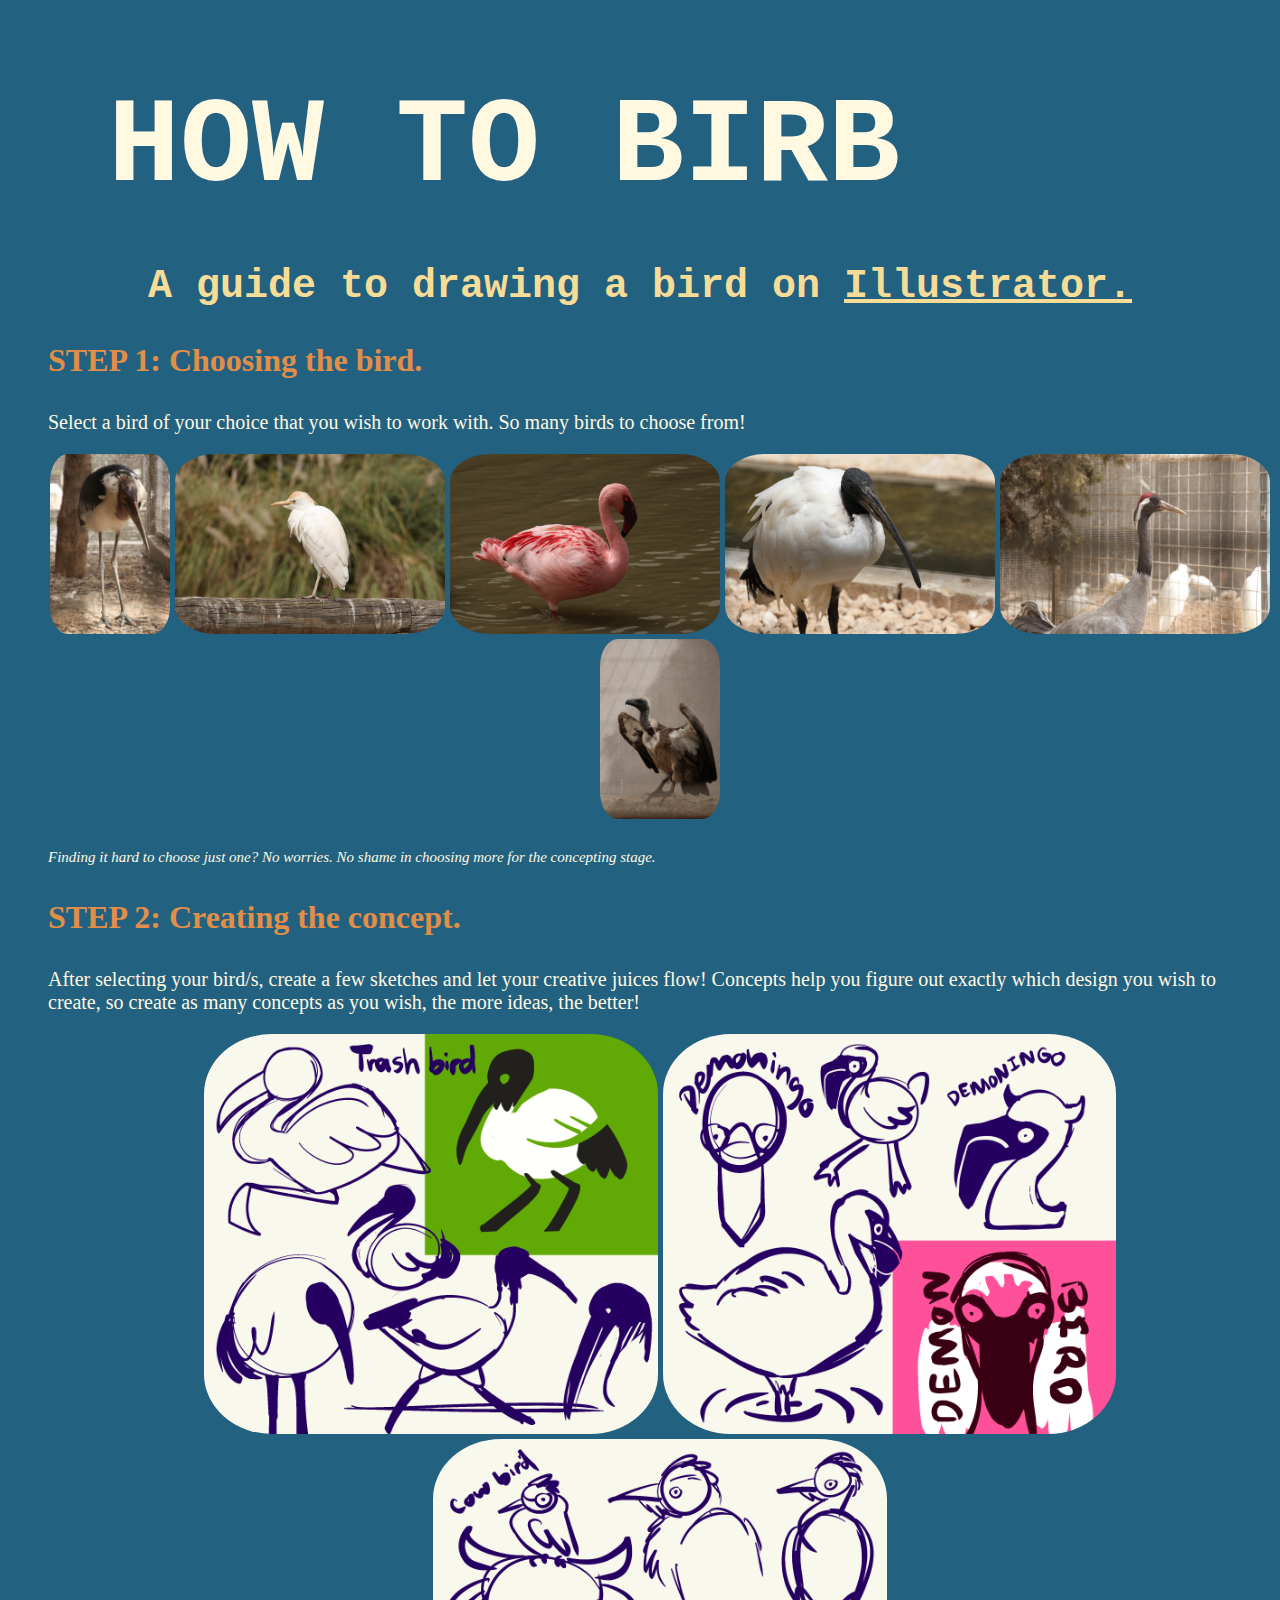
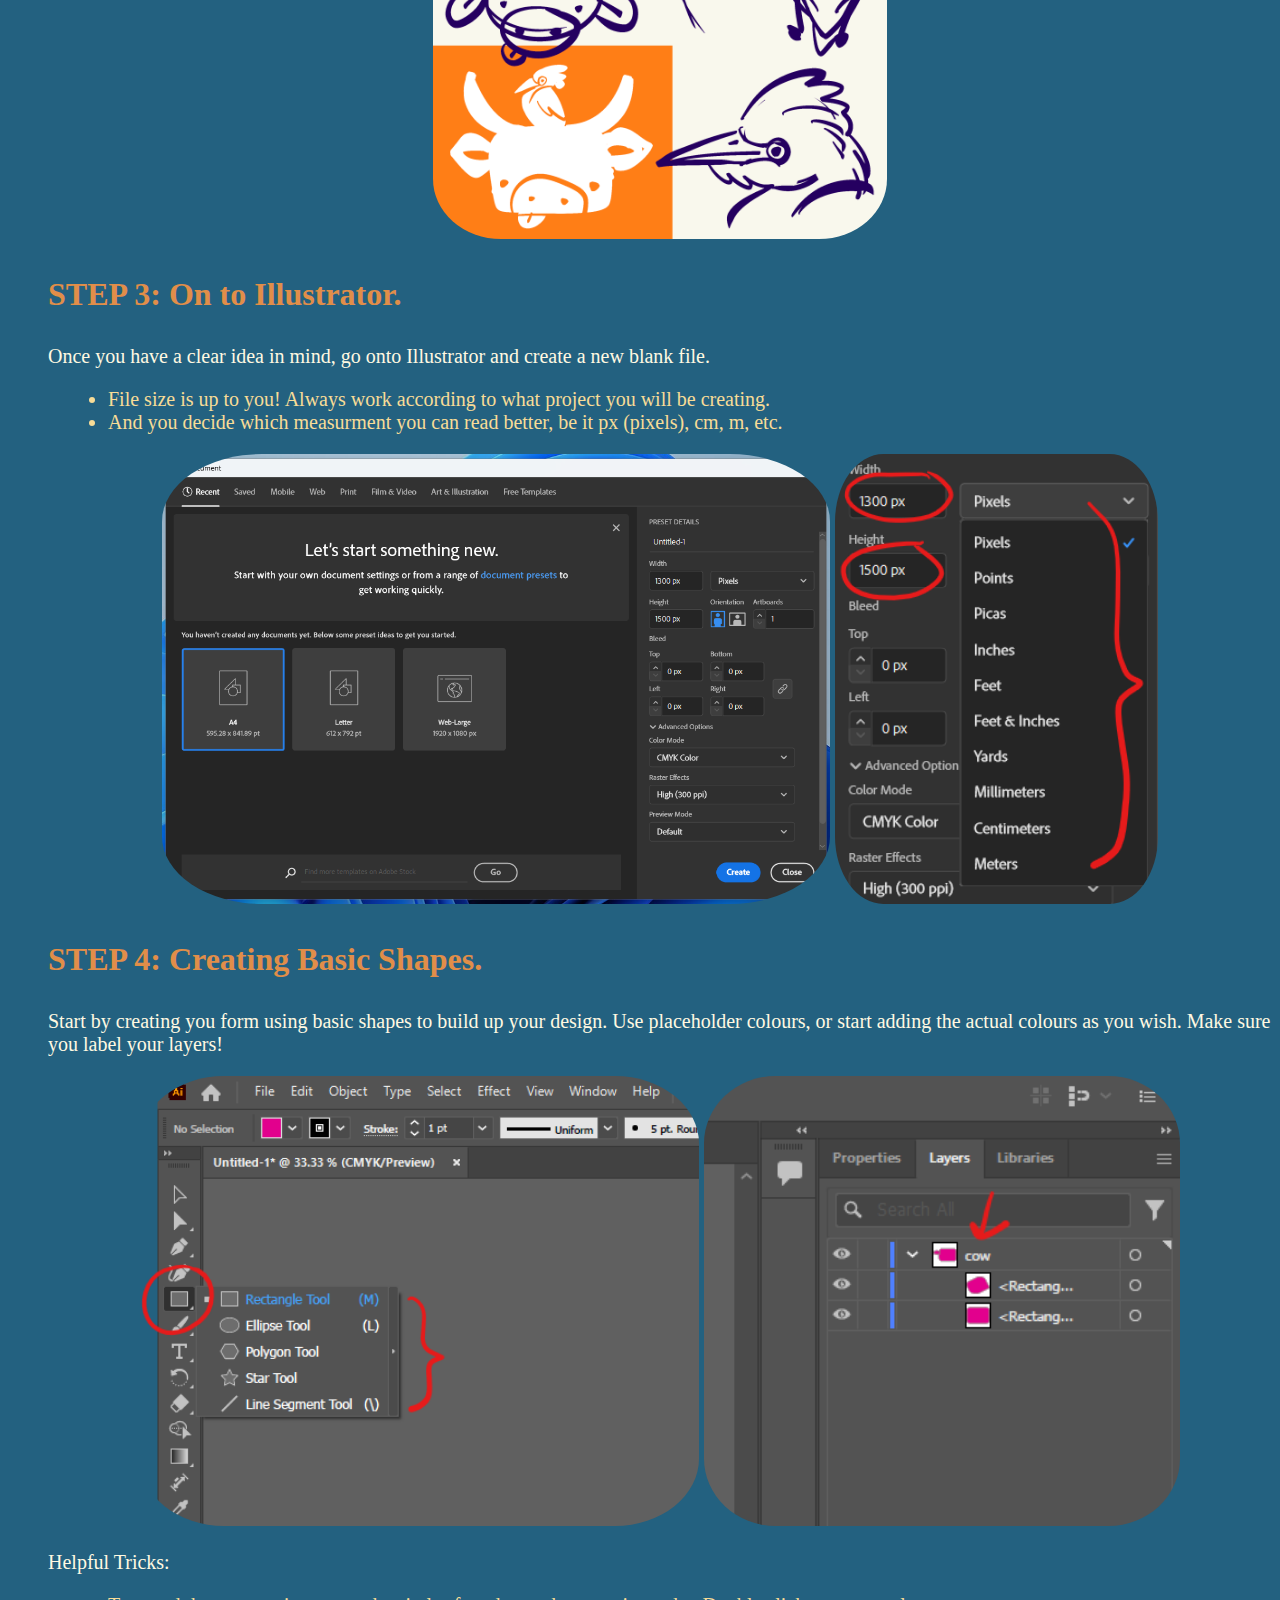
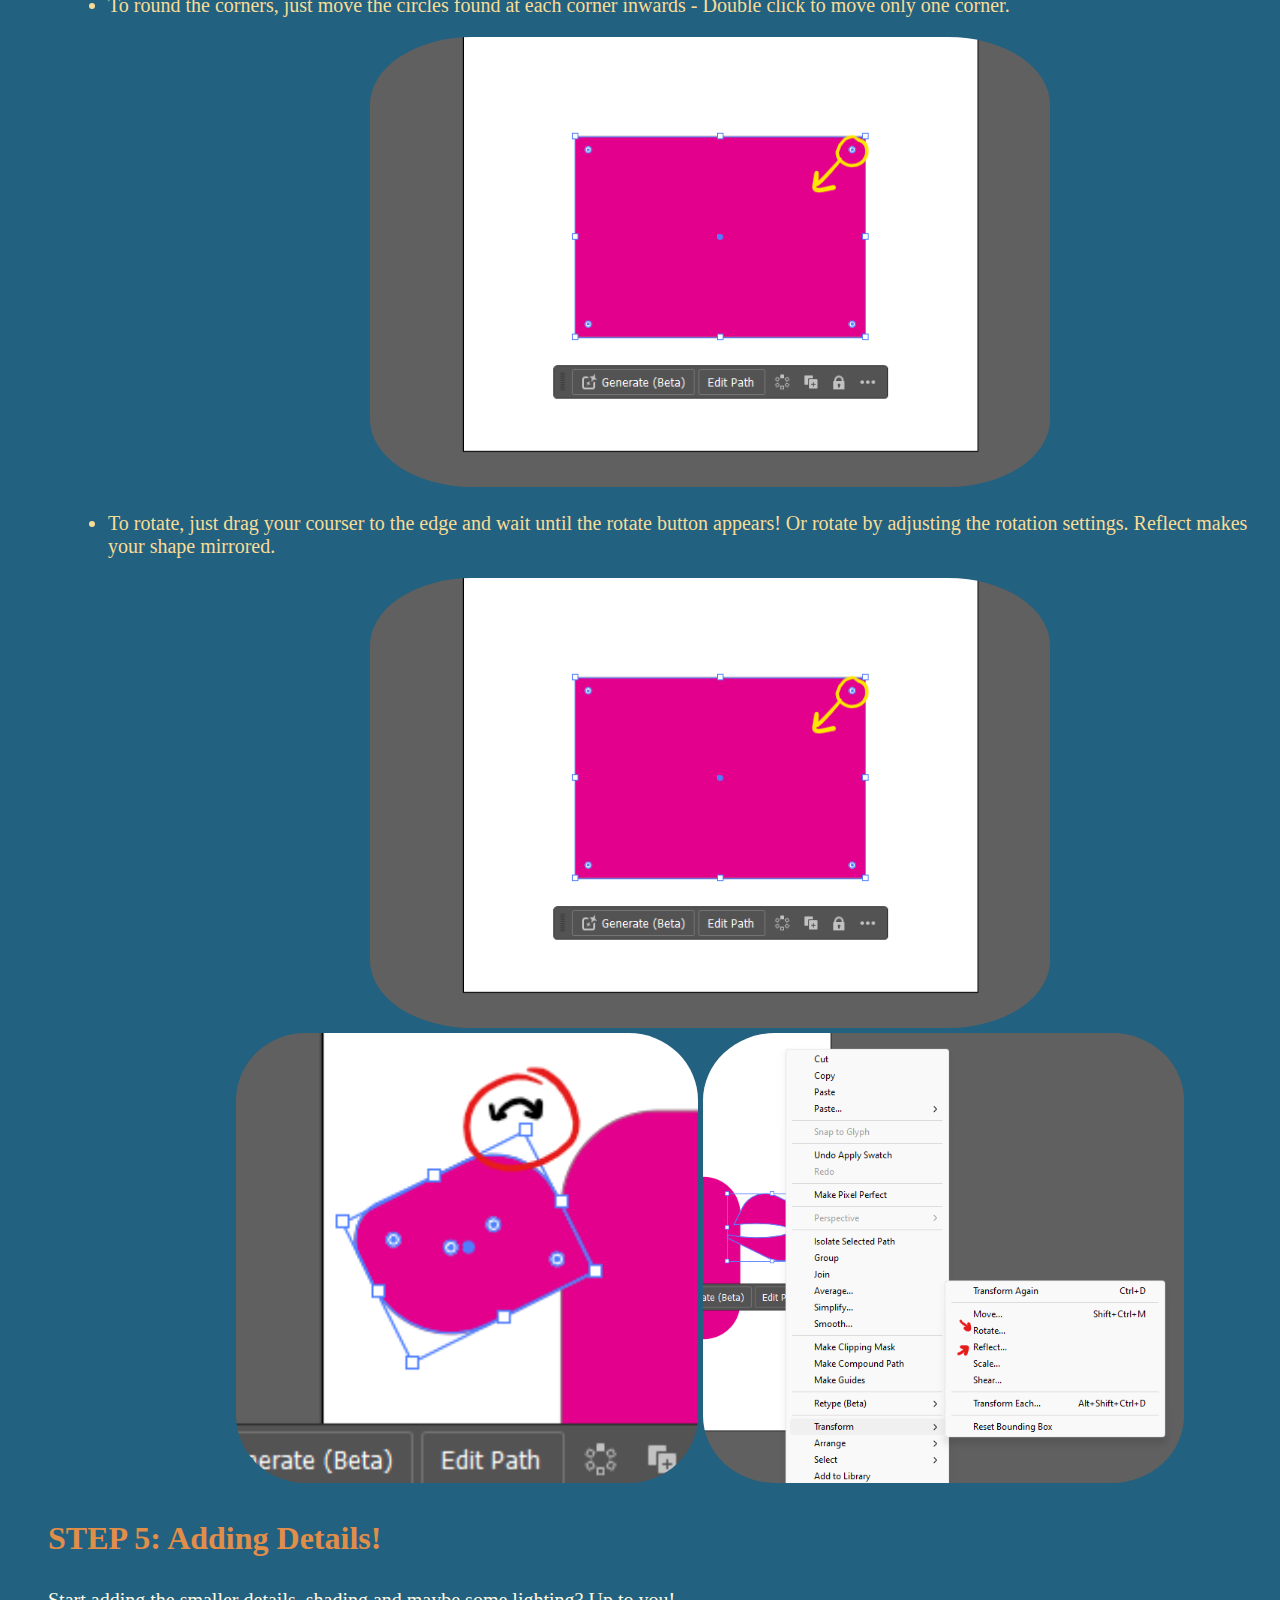
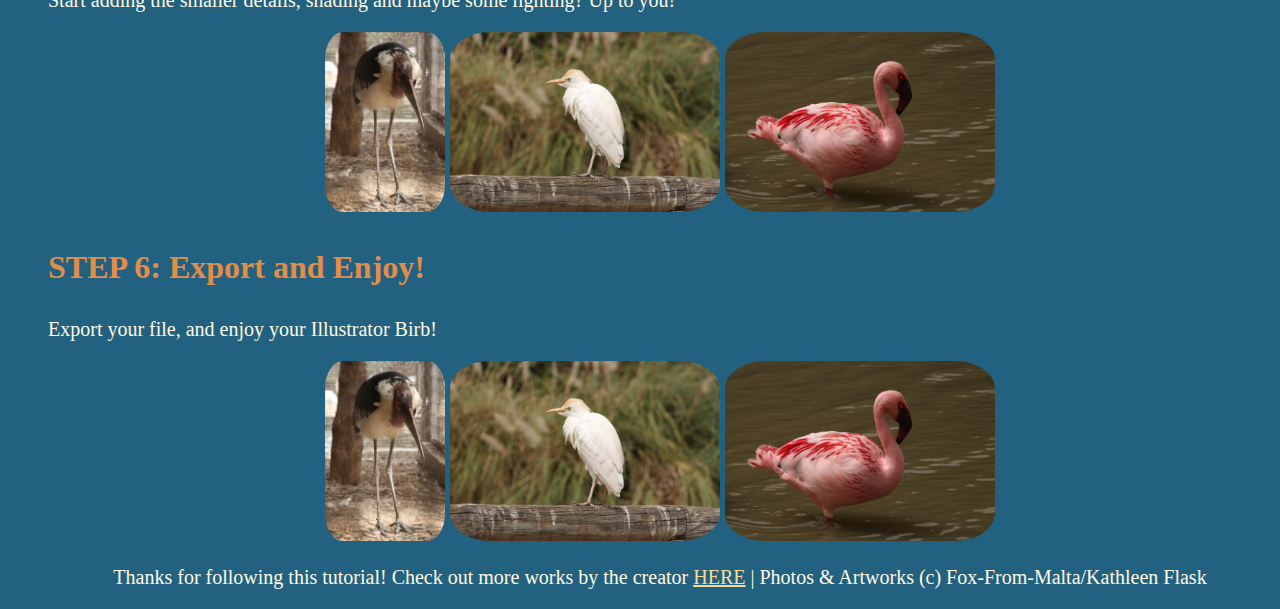
==== index.html @ 737faa02 "Update index.html" ====
<!DOCTYPE html>
<link rel="stylesheet" type="text/css" href="https://github.com/MaltaFox/maltafox.github.io/blob/main/index.css">
<title>How to Birb</title>  
<!-- code -->
<html><head>
<div class="col-md-5 d-flex p-3" style="
    min-height:150px;
    background-image:url(https://f2.toyhou.se/file/f2-toyhou-se/images/82824773_hP1cRcEFKwFLTMR.png);background-size:cover;background-position: center;"> 
<h1><b>HOW TO BIRB</b></h1></div> 
<h2> A guide to drawing a bird on <a href="https://www.adobe.com/products/illustrator.html">Illustrator.</a></h2>
</head>

<body>
<h3><b>STEP 1:</b> Choosing the bird.</h3>
<p>Select a bird of your choice that you wish to work with. So many birds to choose from!</p>
<!-- images1 -->
  <p style="text-align: center;">
  <img src="birb4.png" style="height:180px">
  <img src="birb2.png" style="height:180px">
  <img src="birb3.png" style="height:180px">
  <img src="birb7.png" style="height:180px">
  <img src="birb6.png" style="height:180px">
  <img src="birb5.png" style="height:180px"></p>
<p><i>Finding it hard to choose just one? No worries. No shame in choosing more for the concepting stage.</i></p>

<h3><b>STEP 2:</b> Creating the concept.</h3>
<p>After selecting your bird/s, create a few sketches and let your creative juices flow! Concepts help you figure out exactly which design you wish to create, so create as many concepts as you wish, the more ideas, the better!</p>
<!-- images1 -->
  <p style="text-align: center;">
  <img src="Bird_Concepts-1.png" style="height:400px">
  <img src="Bird_Concepts-2.png" style="height:400px">
  <img src="Bird_Concepts-3.png" style="height:400px"></p>

<h3><b>STEP 3:</b> On to Illustrator.</h3>
<p>Once you have a clear idea in mind, go onto Illustrator and create a new blank file.
    <ul><li>File size is up to you! Always work according to what project you will be creating.</li>
    <li>And you decide which measurment you can read better, be it px (pixels), cm, m, etc.</li></ul></p>
<!-- images1 -->
  <p style="text-align: center;">
  <img src="img1.png" style="height:450px">
  <img src="img2.png" style="height:450px"></p>

<h3><b>STEP 4:</b> Creating Basic Shapes.</h3>
<p>Start by creating you form using basic shapes to build up your design. Use placeholder colours, or start adding the actual colours as you wish. Make sure you label your layers!</p>
<!-- images1 -->
  <p style="text-align: center;">
  <img src="img3.png" style="height:450px">
  <img src="img6.png" style="height:450px"></p>
<p>Helpful Tricks:</p>
<ul>
<li>To round the corners, just move the circles found at each corner inwards - Double click to move only one corner.</li>
<p style="text-align: center;">
  <img src="img4.png" style="height:450px"></p>
<li>To rotate, just drag your courser to the edge and wait until the rotate button appears! Or rotate by adjusting the rotation settings. Reflect makes your shape mirrored.</li>
<p style="text-align: center;">
  <img src="img4.png" style="height:450px">
  <img src="img5.png" style="height:450px">
  <img src="img14.png" style="height:450px"></p>     
</ul>

<h3><b>STEP 5:</b> Adding Details!</h3>
<p>Start adding the smaller details, shading and maybe some lighting? Up to you!</p>
<!-- images1 -->
  <p style="text-align: center;">
  <img src="birb4.png" style="height:180px">
  <img src="birb2.png" style="height:180px">
  <img src="birb3.png" style="height:180px"></p>

<h3><b>STEP 6:</b> Export and Enjoy!</h3>
<p>Export your file, and enjoy your Illustrator Birb!</p>
<!-- images1 -->
  <p style="text-align: center;">
  <img src="birb4.png" style="height:180px">
  <img src="birb2.png" style="height:180px">
  <img src="birb3.png" style="height:180px"></p>

    <p align="center">Thanks for following this tutorial! Check out more works by the creator <a href="https://foxfrommalta.carrd.co/">HERE</a> | Photos & Artworks (c) Fox-From-Malta/Kathleen Flask</p>
</body> 
</html>
<!-- css -->
<style>
body {
  background-color: #236180;
}
  h1 {
 text-align: left;
 color: #fff9e2;
 font-size: 120px;
 font-family: "courier new", courier;
 margin-left: 100px;
}
  h2 {
 text-align: center;
 color: #f7dc97;
 font-size: 40px;
 font-family: "courier new", courier;
}
a {
  color: #f7dc97;
}
  h3 {
 text-align: left;
 color: #e18e49;
 font-size: 32px;
 font-family: "book antiqua", palatino;
 margin-left: 40px;
}
  p {
 color: #fff9e2;
 font-size: 20px;
 font-family: "book antiqua", palatino;
 margin-left: 40px;
}
 i {
 text-align: center;
 font-size: 15px;
 }
  img{
    border-radius: 15%;
  }    
ul {
 color: #f7dc97;
 font-size: 20px;
 font-family: "book antiqua", palatino;
 margin-left: 60px;   
    }
</style>
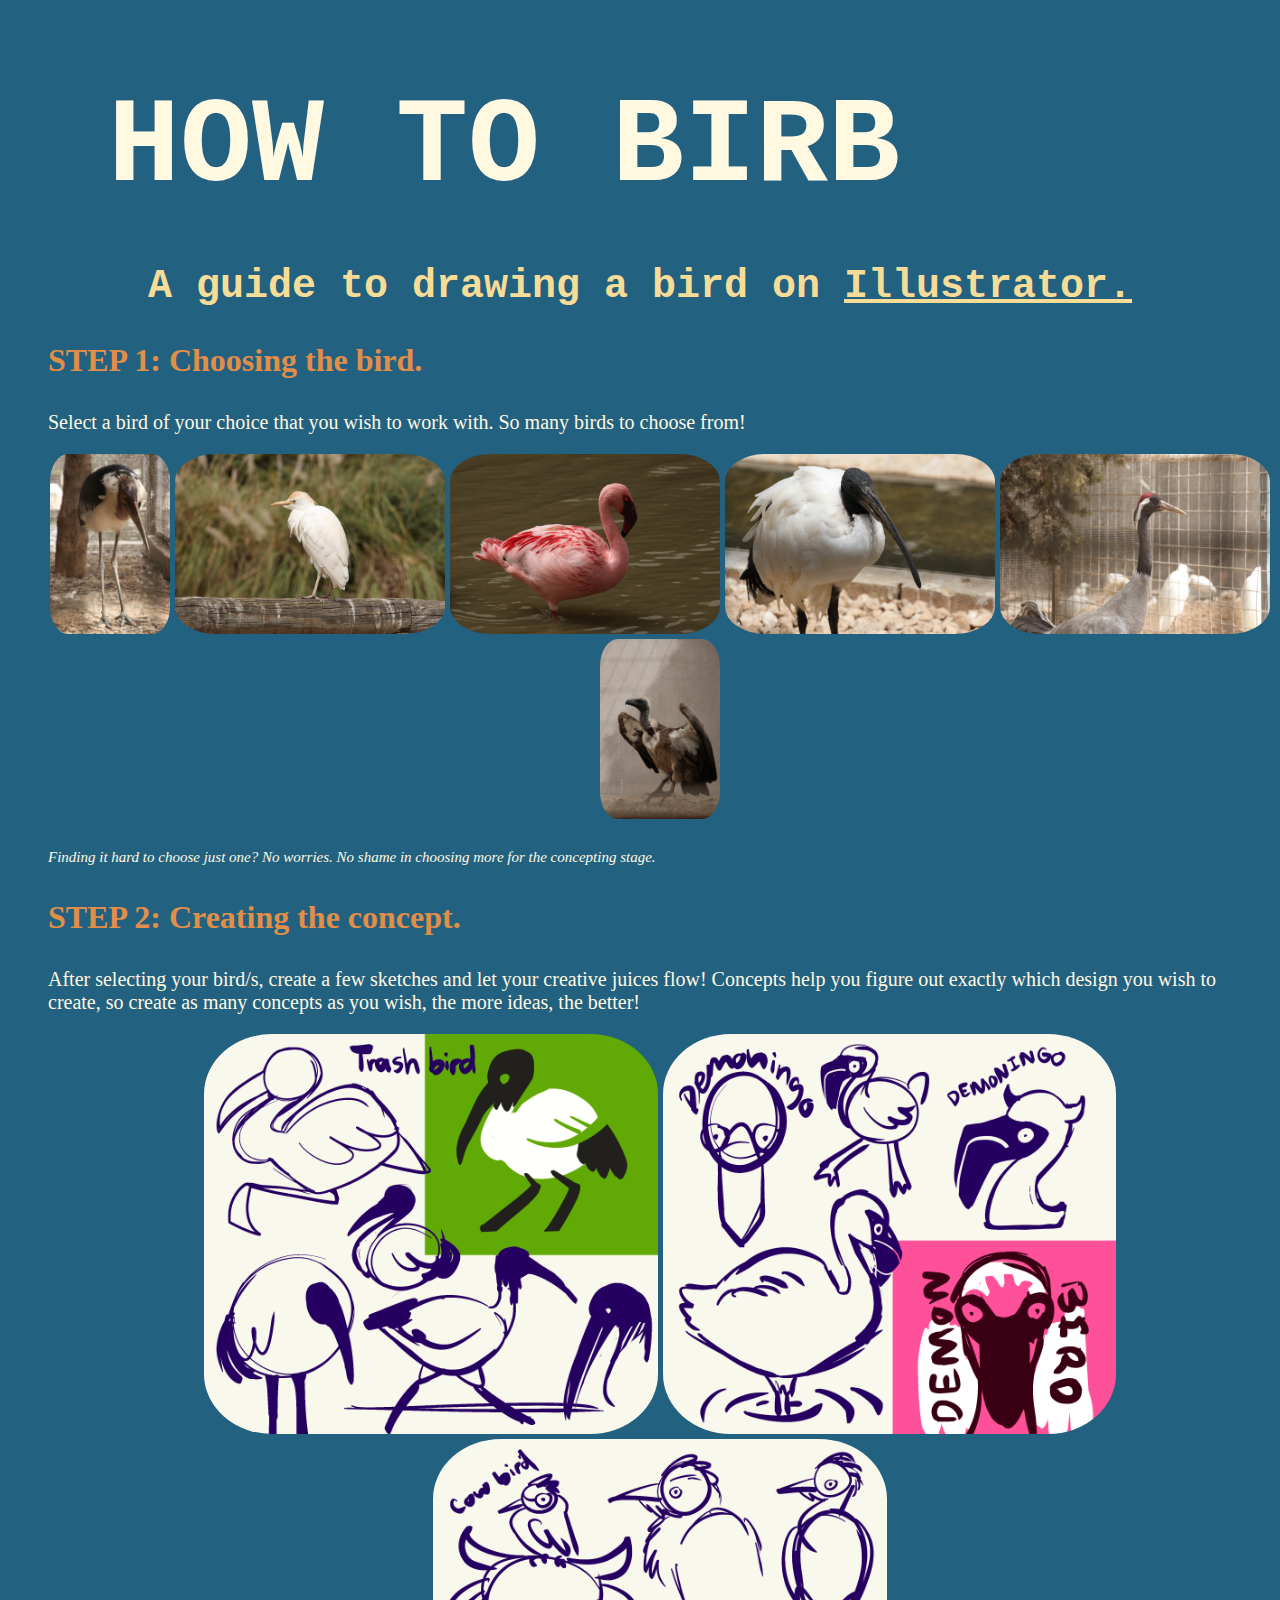
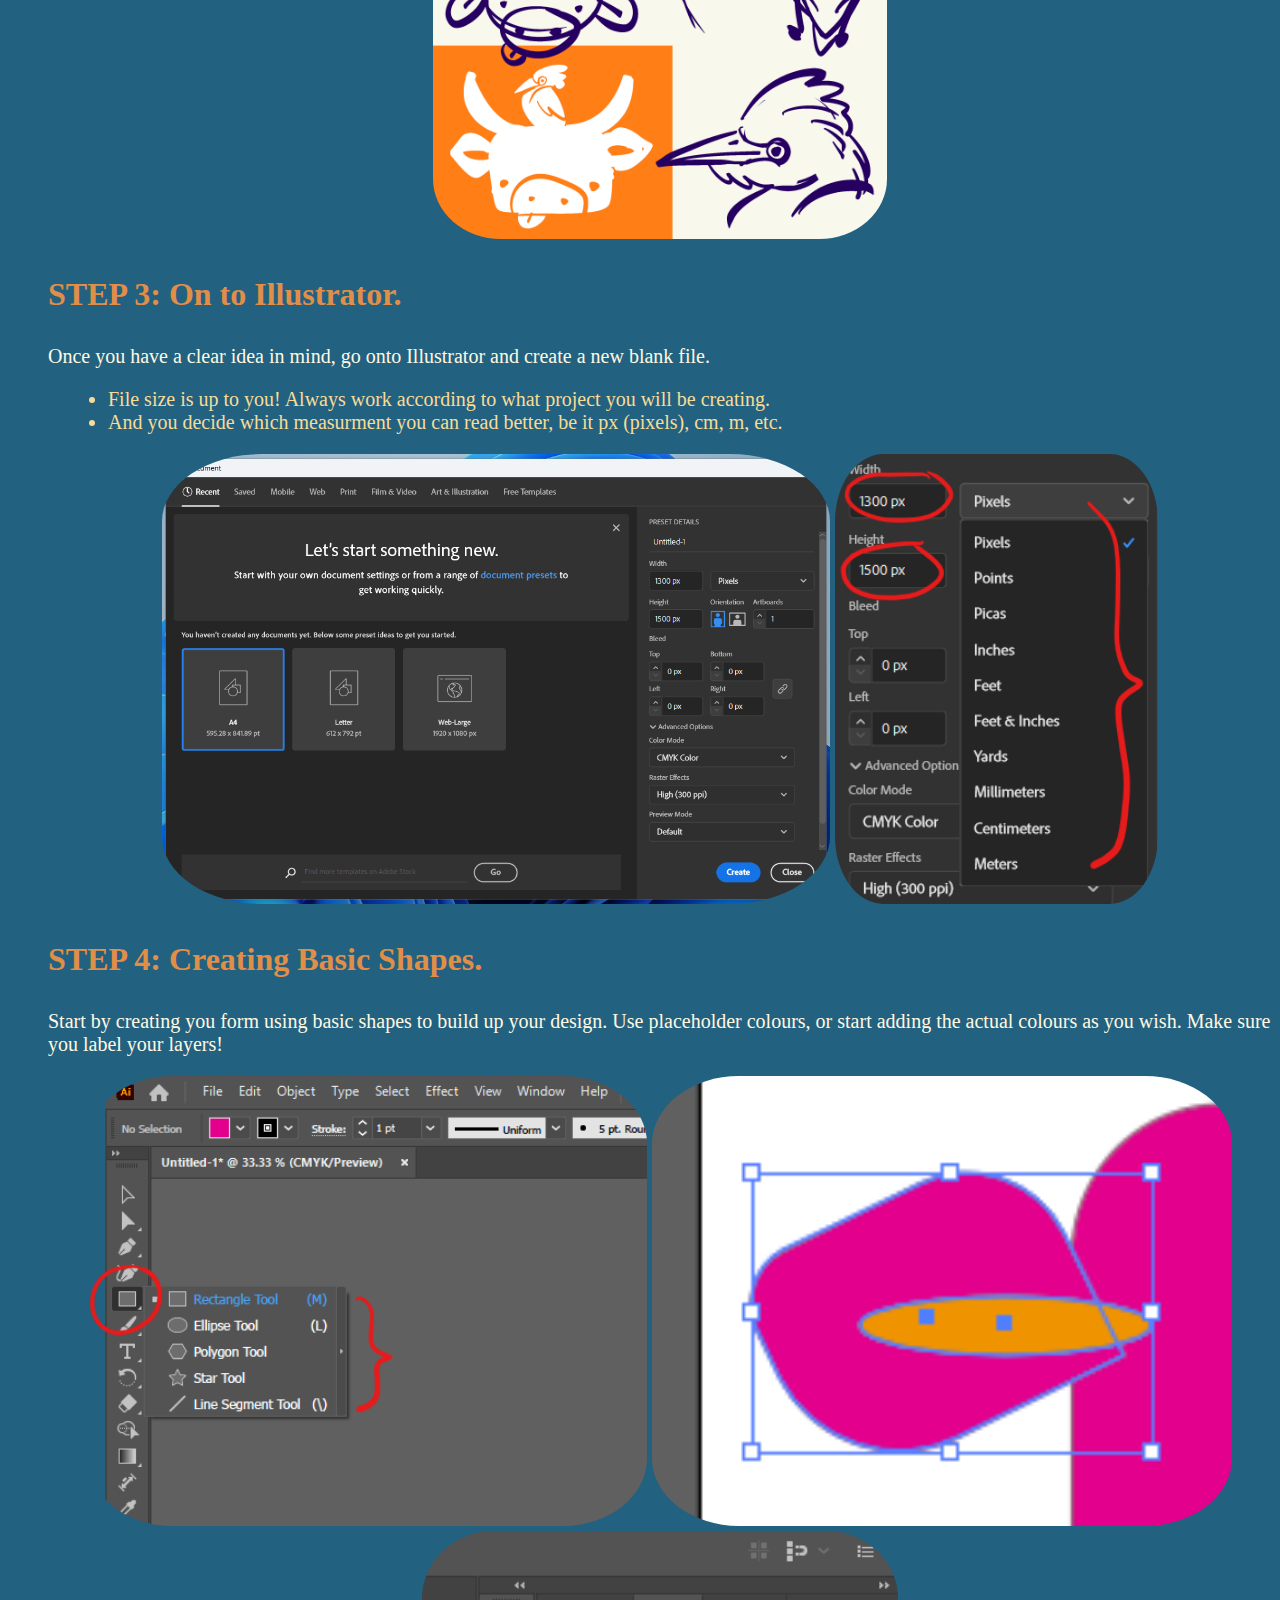
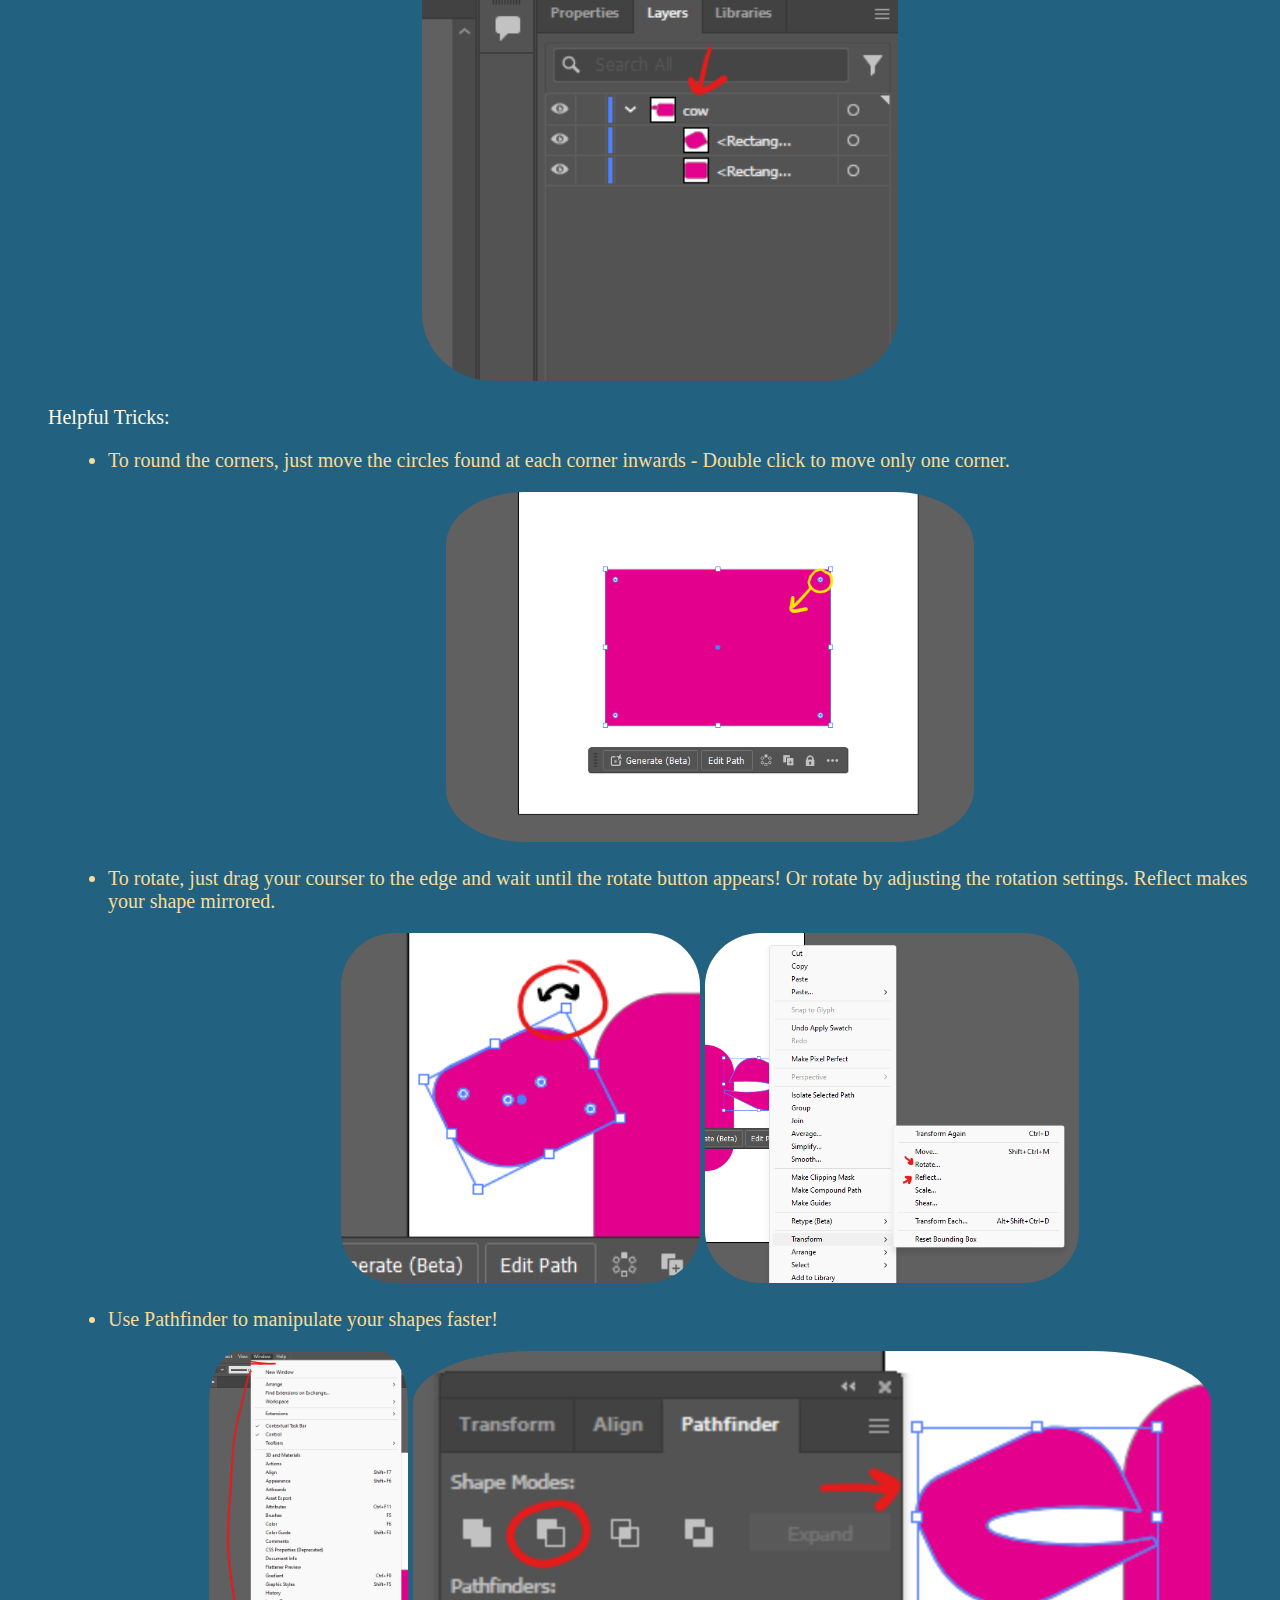
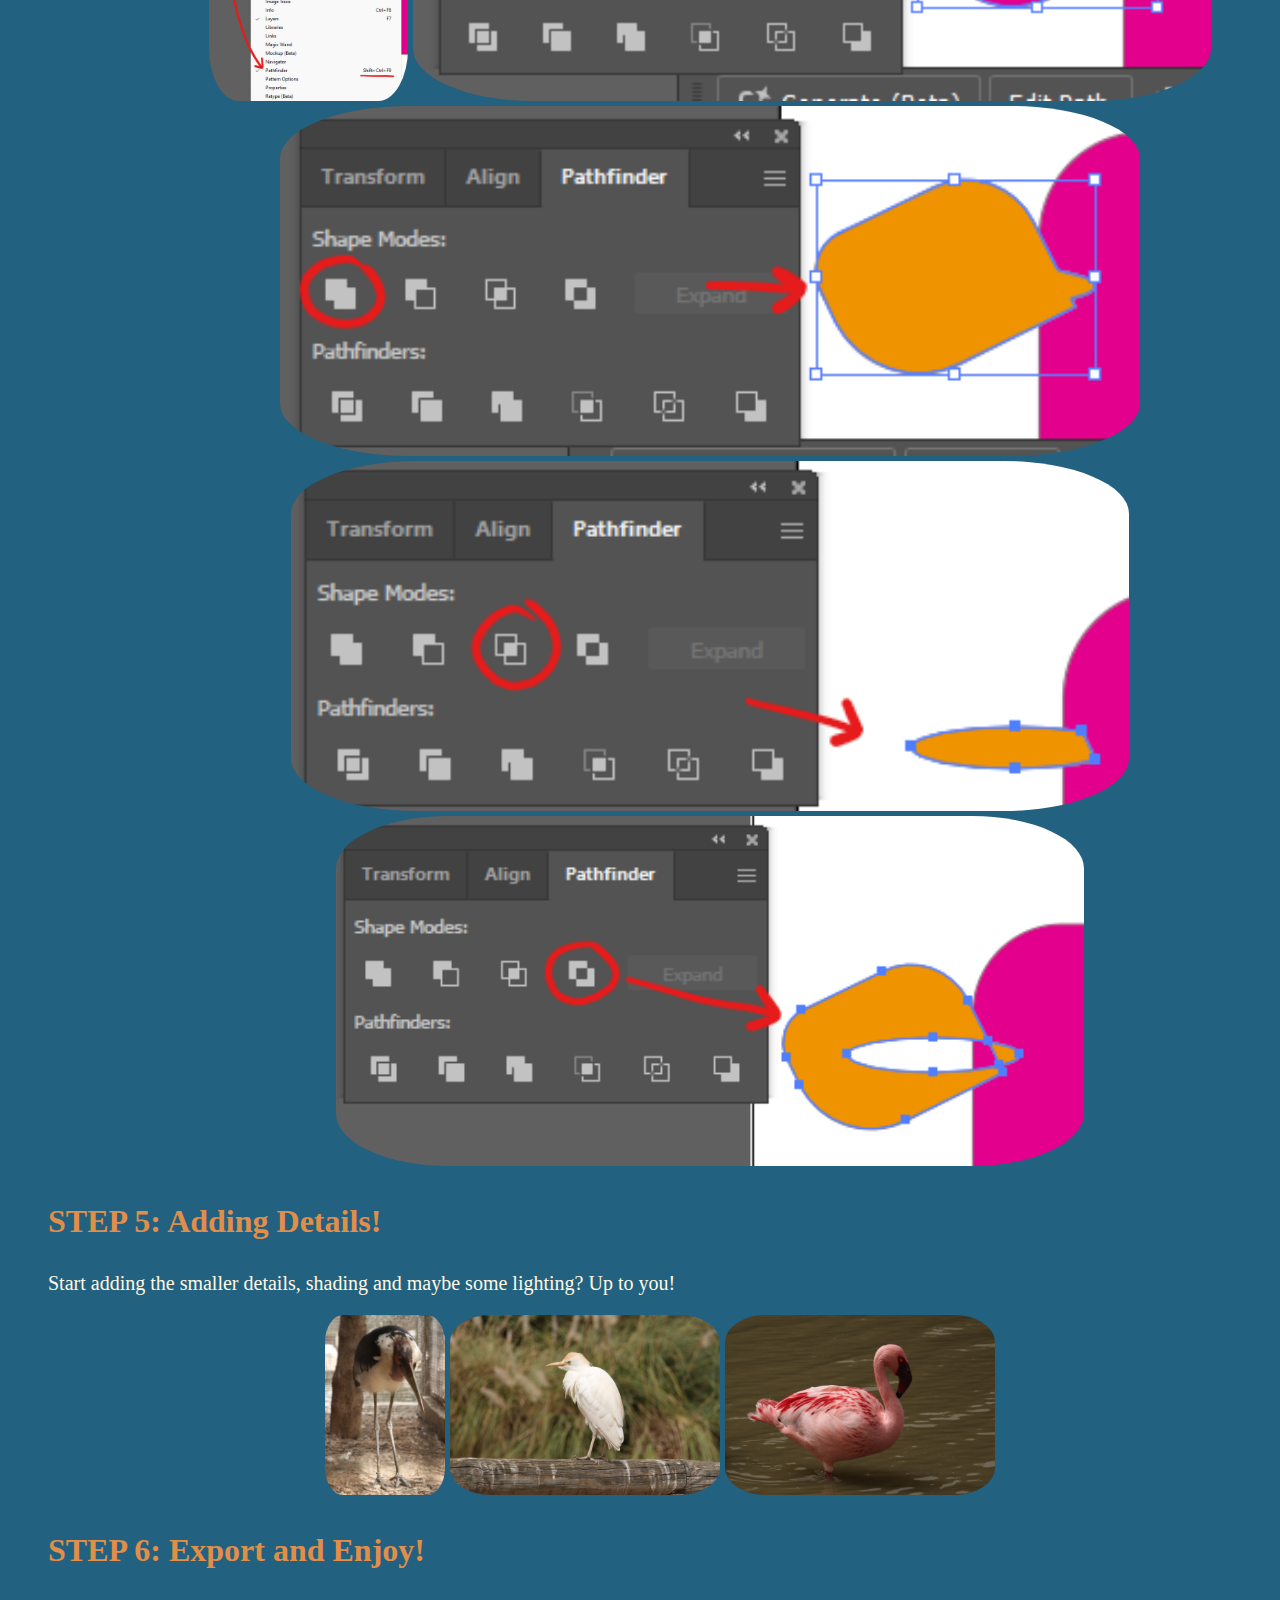
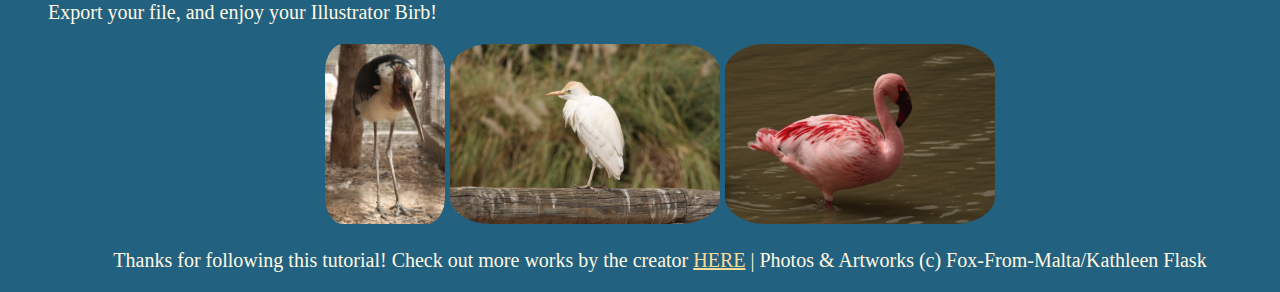
==== commit a3372f8f: "Update index.html" ====
--- a/index.html
+++ b/index.html
@@ -45,17 +45,24 @@
 <!-- images1 -->
   <p style="text-align: center;">
   <img src="img3.png" style="height:450px">
+  <img src="img7.png" style="height:450px">
   <img src="img6.png" style="height:450px"></p>
 <p>Helpful Tricks:</p>
 <ul>
 <li>To round the corners, just move the circles found at each corner inwards - Double click to move only one corner.</li>
 <p style="text-align: center;">
-  <img src="img4.png" style="height:450px"></p>
+  <img src="img4.png" style="height:350px"></p>
 <li>To rotate, just drag your courser to the edge and wait until the rotate button appears! Or rotate by adjusting the rotation settings. Reflect makes your shape mirrored.</li>
 <p style="text-align: center;">
-  <img src="img4.png" style="height:450px">
-  <img src="img5.png" style="height:450px">
-  <img src="img14.png" style="height:450px"></p>     
+  <img src="img5.png" style="height:350px">
+  <img src="img14.png" style="height:350px"></p>
+<li>Use Pathfinder to manipulate your shapes faster!</li>
+<p style="text-align: center;">
+  <img src="img8.png" style="height:350px">
+  <img src="img9.png" style="height:350px">
+  <img src="img10.png" style="height:350px">
+  <img src="img11.png" style="height:350px">
+  <img src="img12.png" style="height:350px"></p>    
 </ul>
 
 <h3><b>STEP 5:</b> Adding Details!</h3>
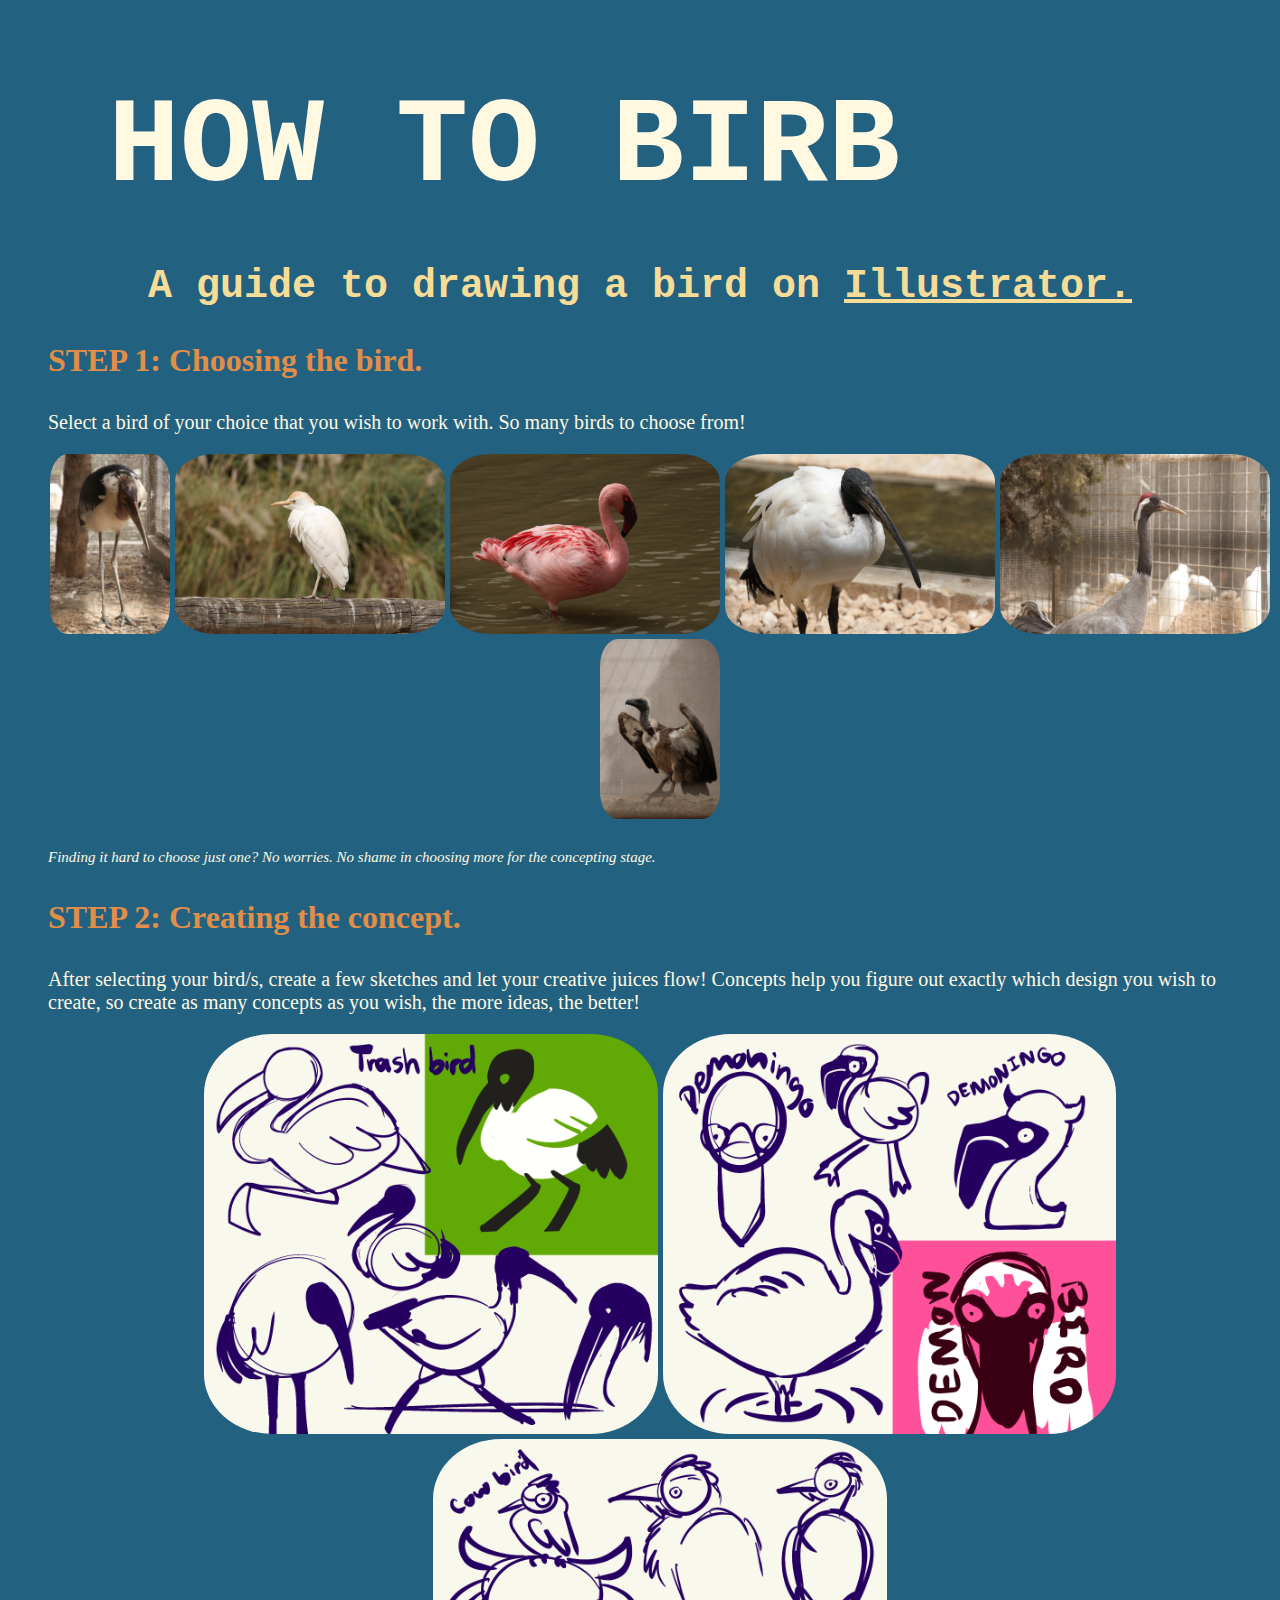
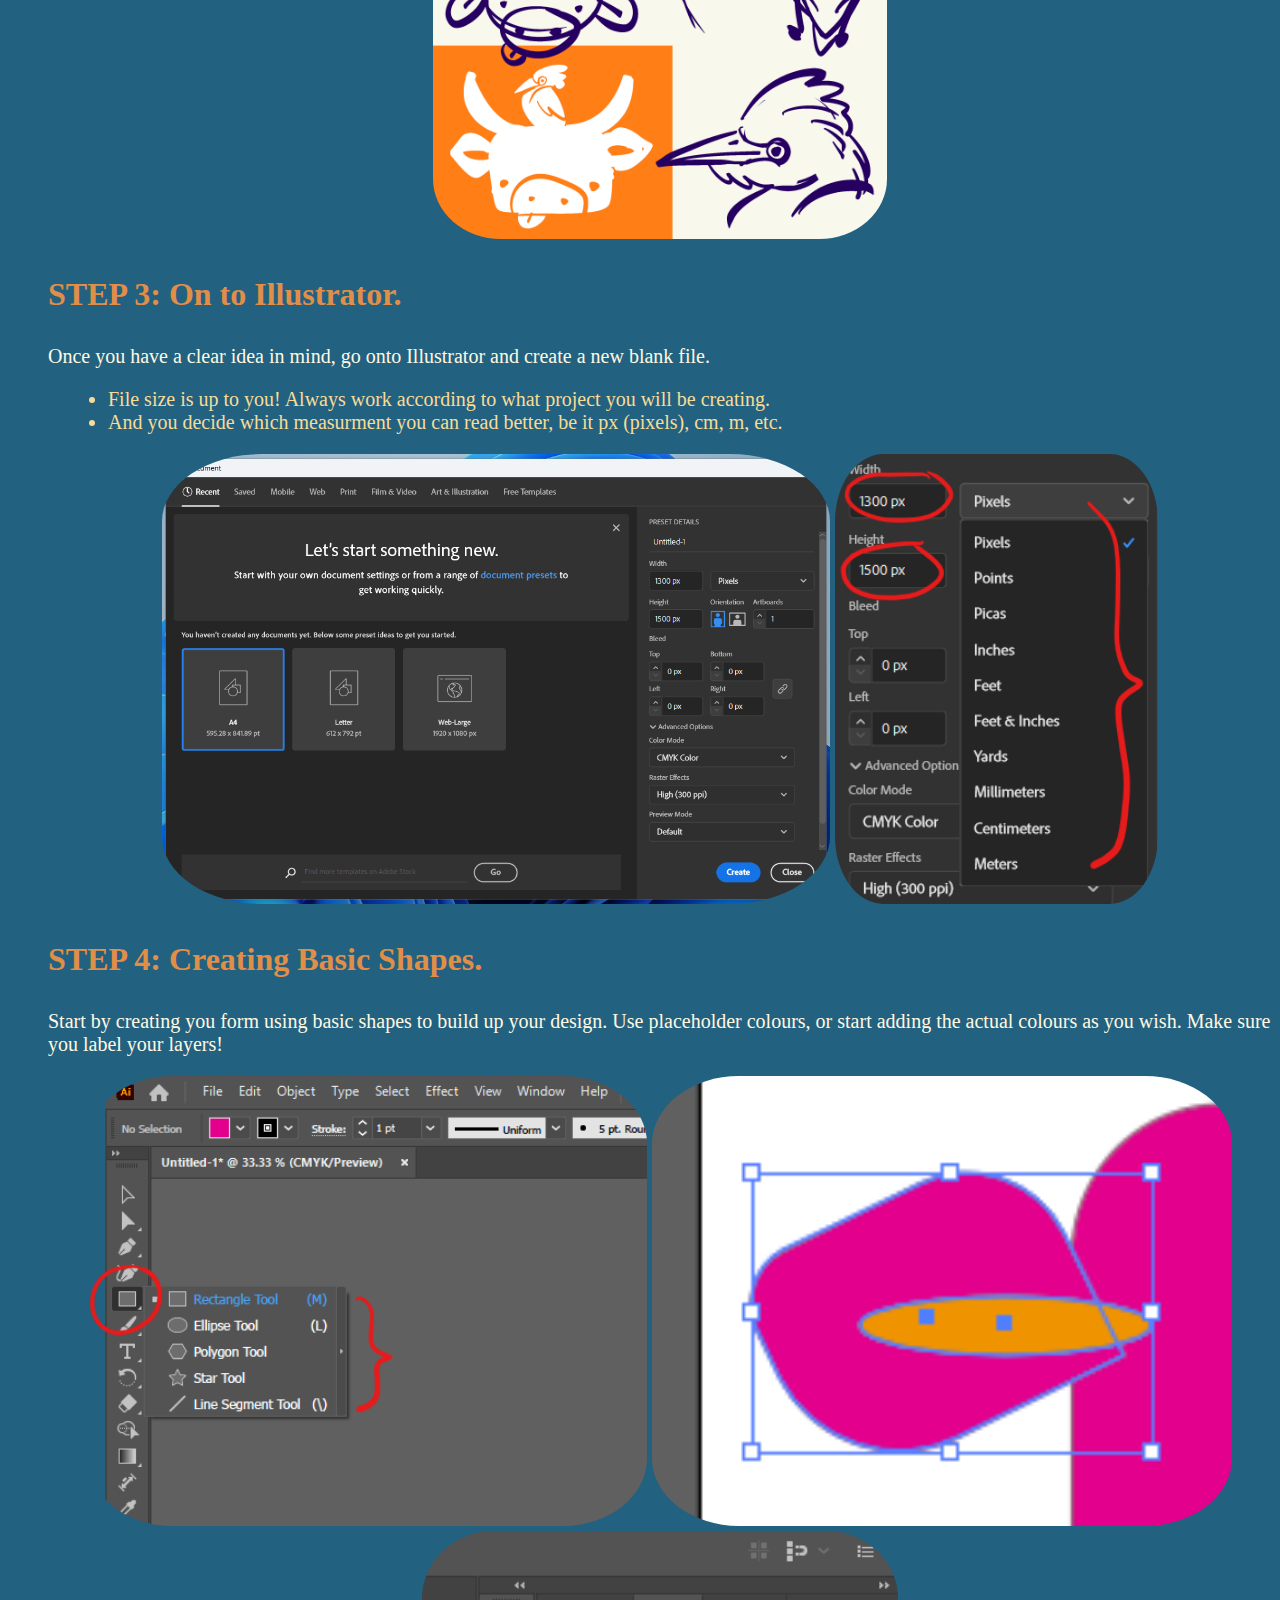
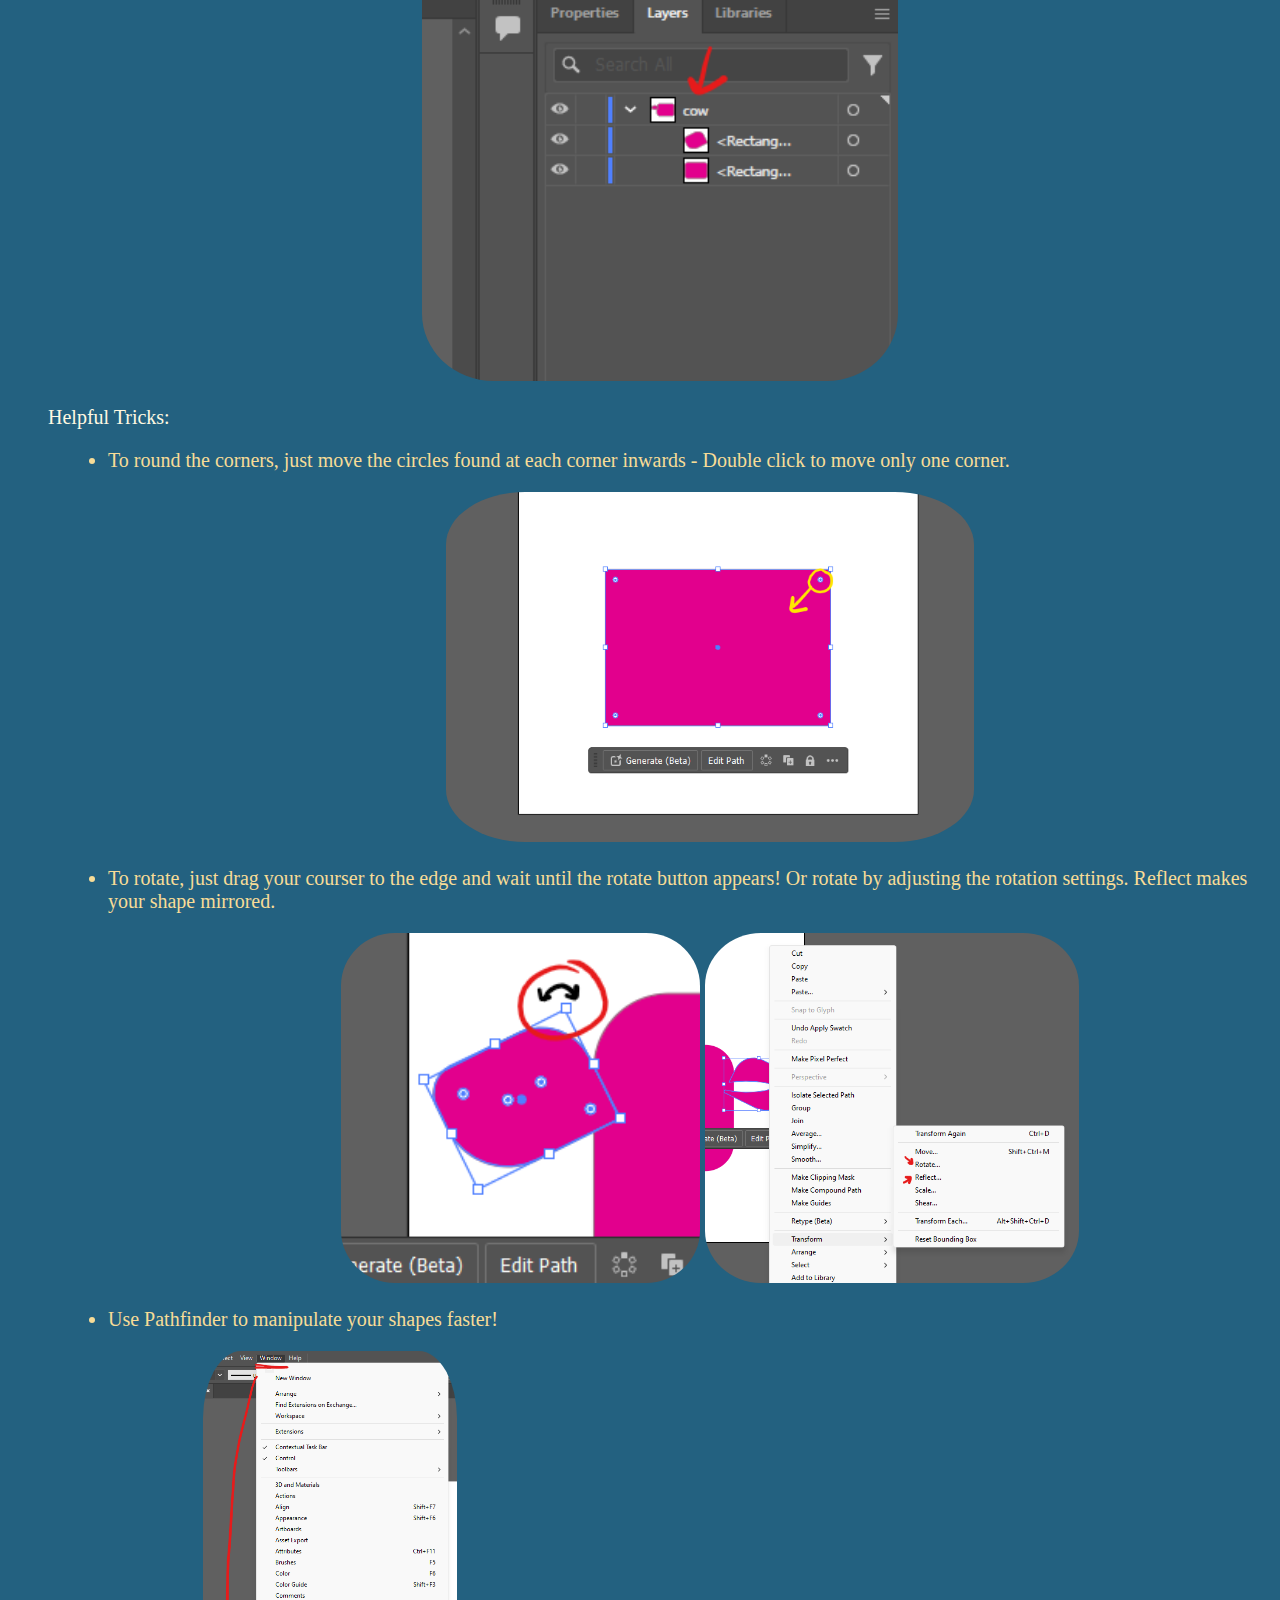
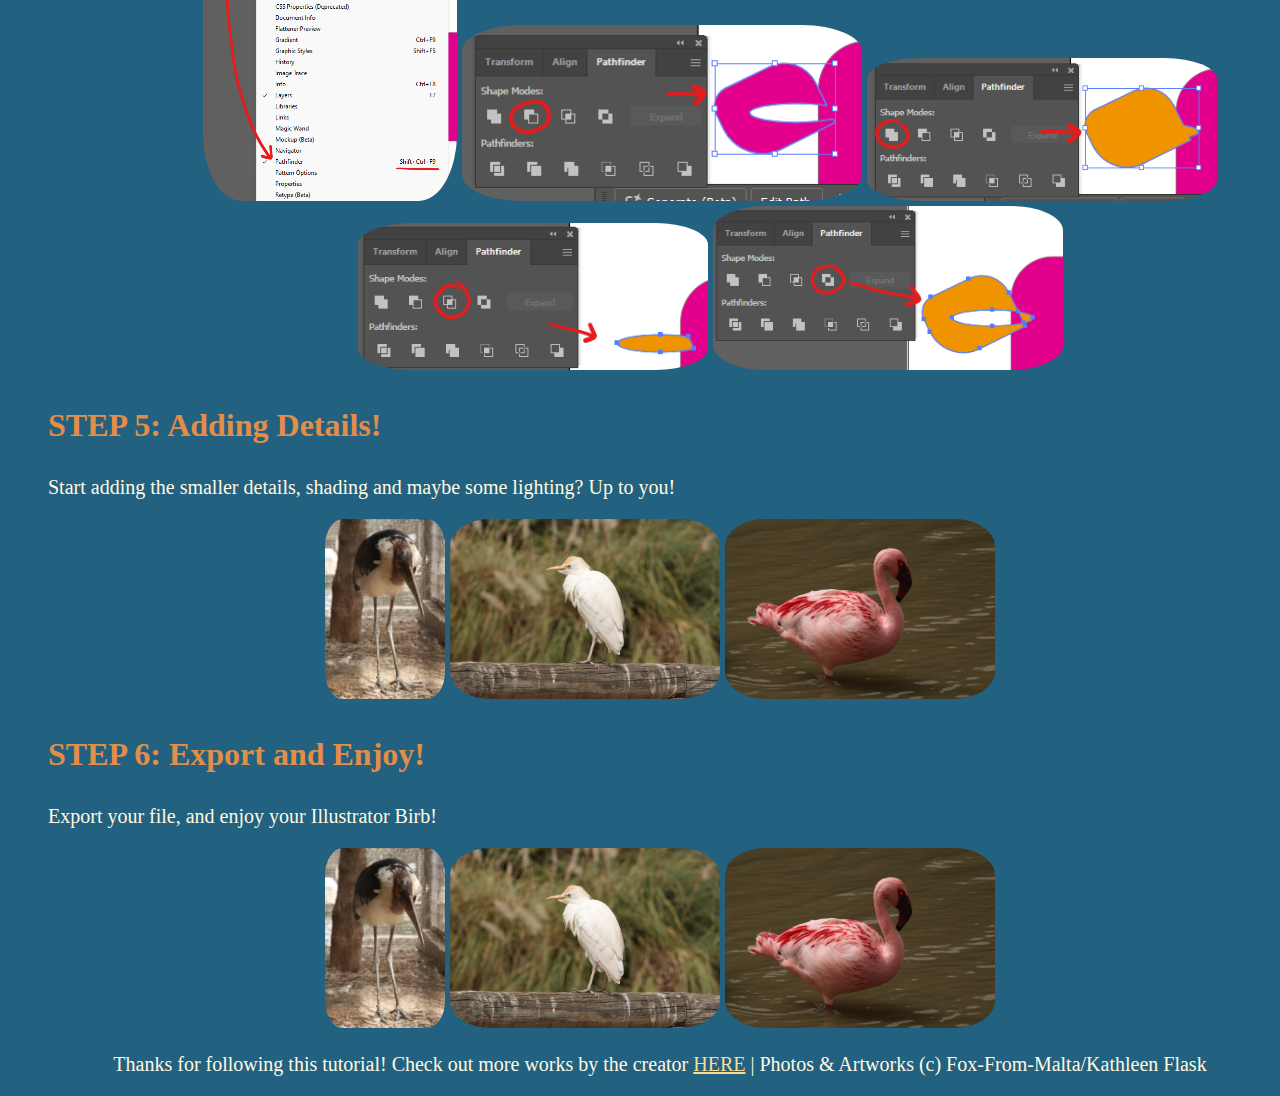
==== commit 0ec8a451: "Update index.html" ====
--- a/index.html
+++ b/index.html
@@ -58,11 +58,11 @@
   <img src="img14.png" style="height:350px"></p>
 <li>Use Pathfinder to manipulate your shapes faster!</li>
 <p style="text-align: center;">
-  <img src="img8.png" style="height:350px">
-  <img src="img9.png" style="height:350px">
-  <img src="img10.png" style="height:350px">
-  <img src="img11.png" style="height:350px">
-  <img src="img12.png" style="height:350px"></p>    
+  <img src="img8.png" style="height:450px">
+  <img src="img9.png" style="width:400px">
+  <img src="img10.png" style="width:350px">
+  <img src="img11.png" style="width:350px">
+  <img src="img12.png" style="width:350px"></p>    
 </ul>
 
 <h3><b>STEP 5:</b> Adding Details!</h3>
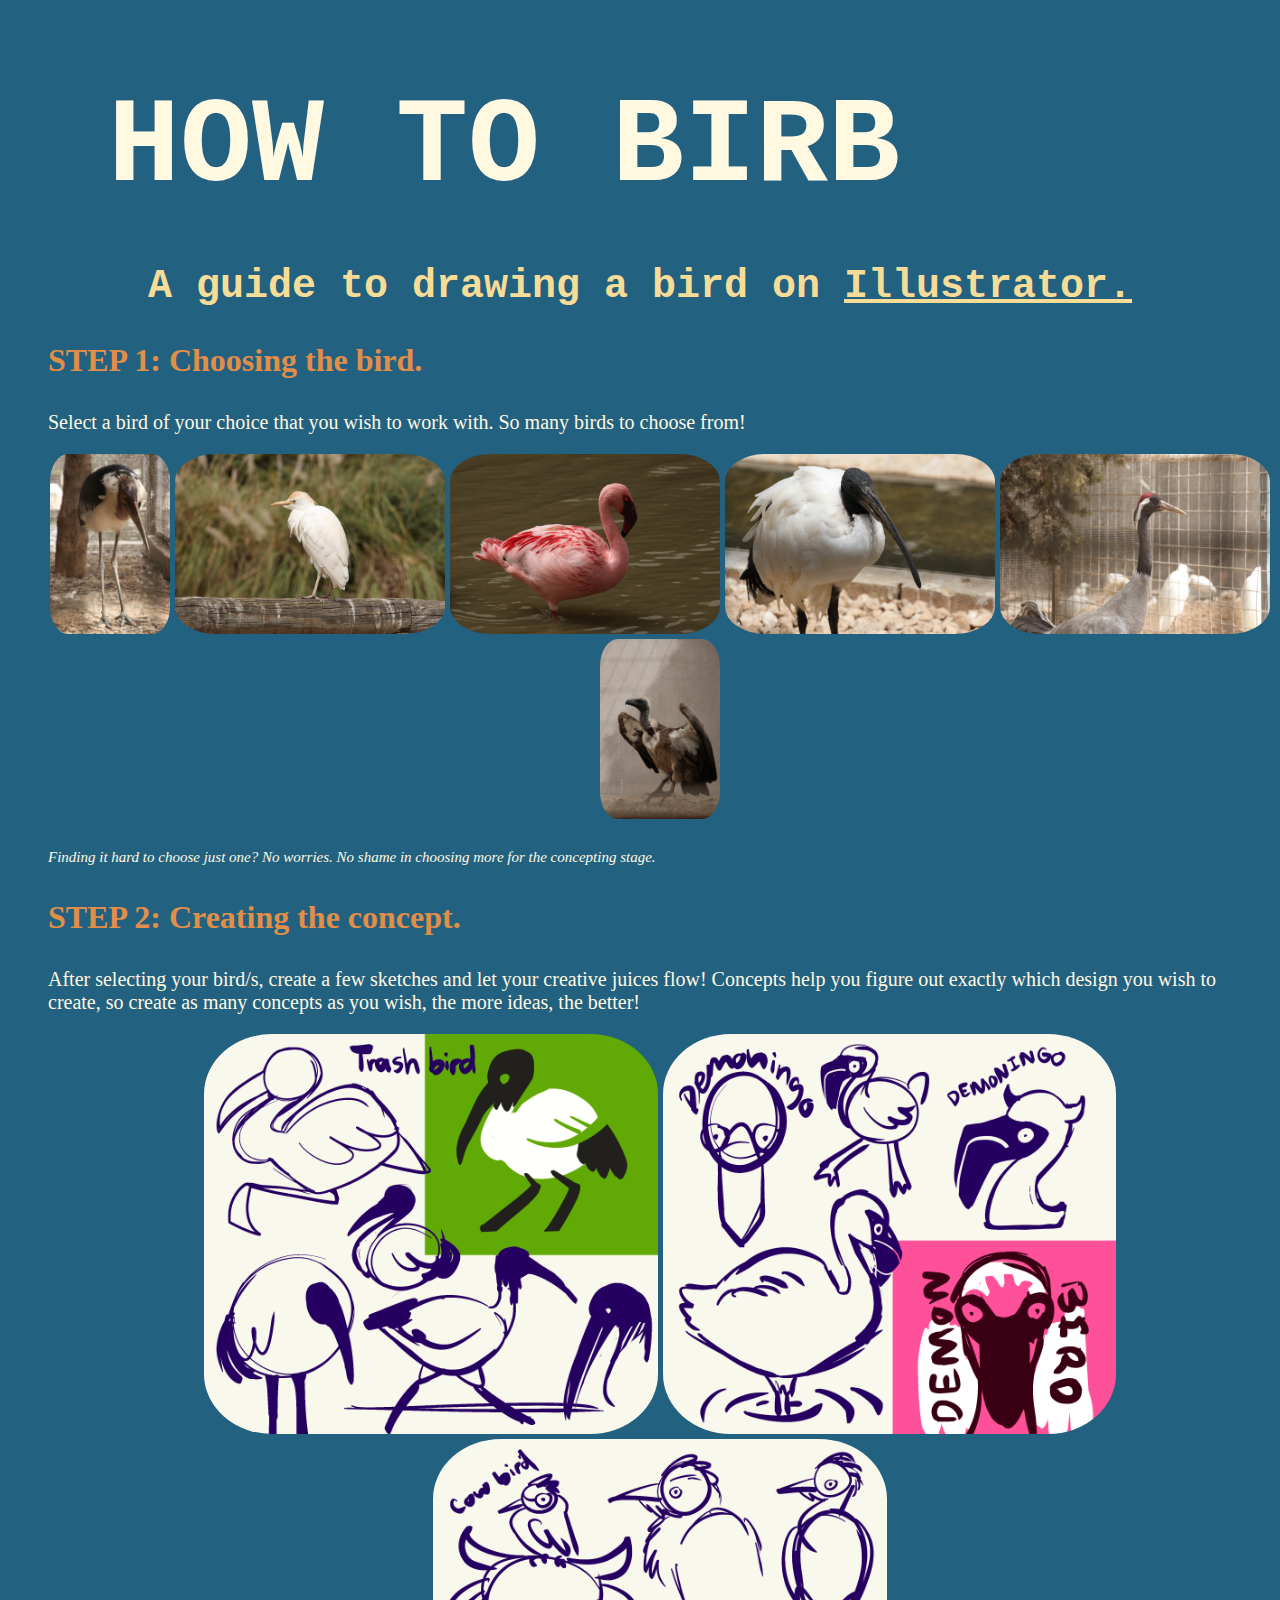
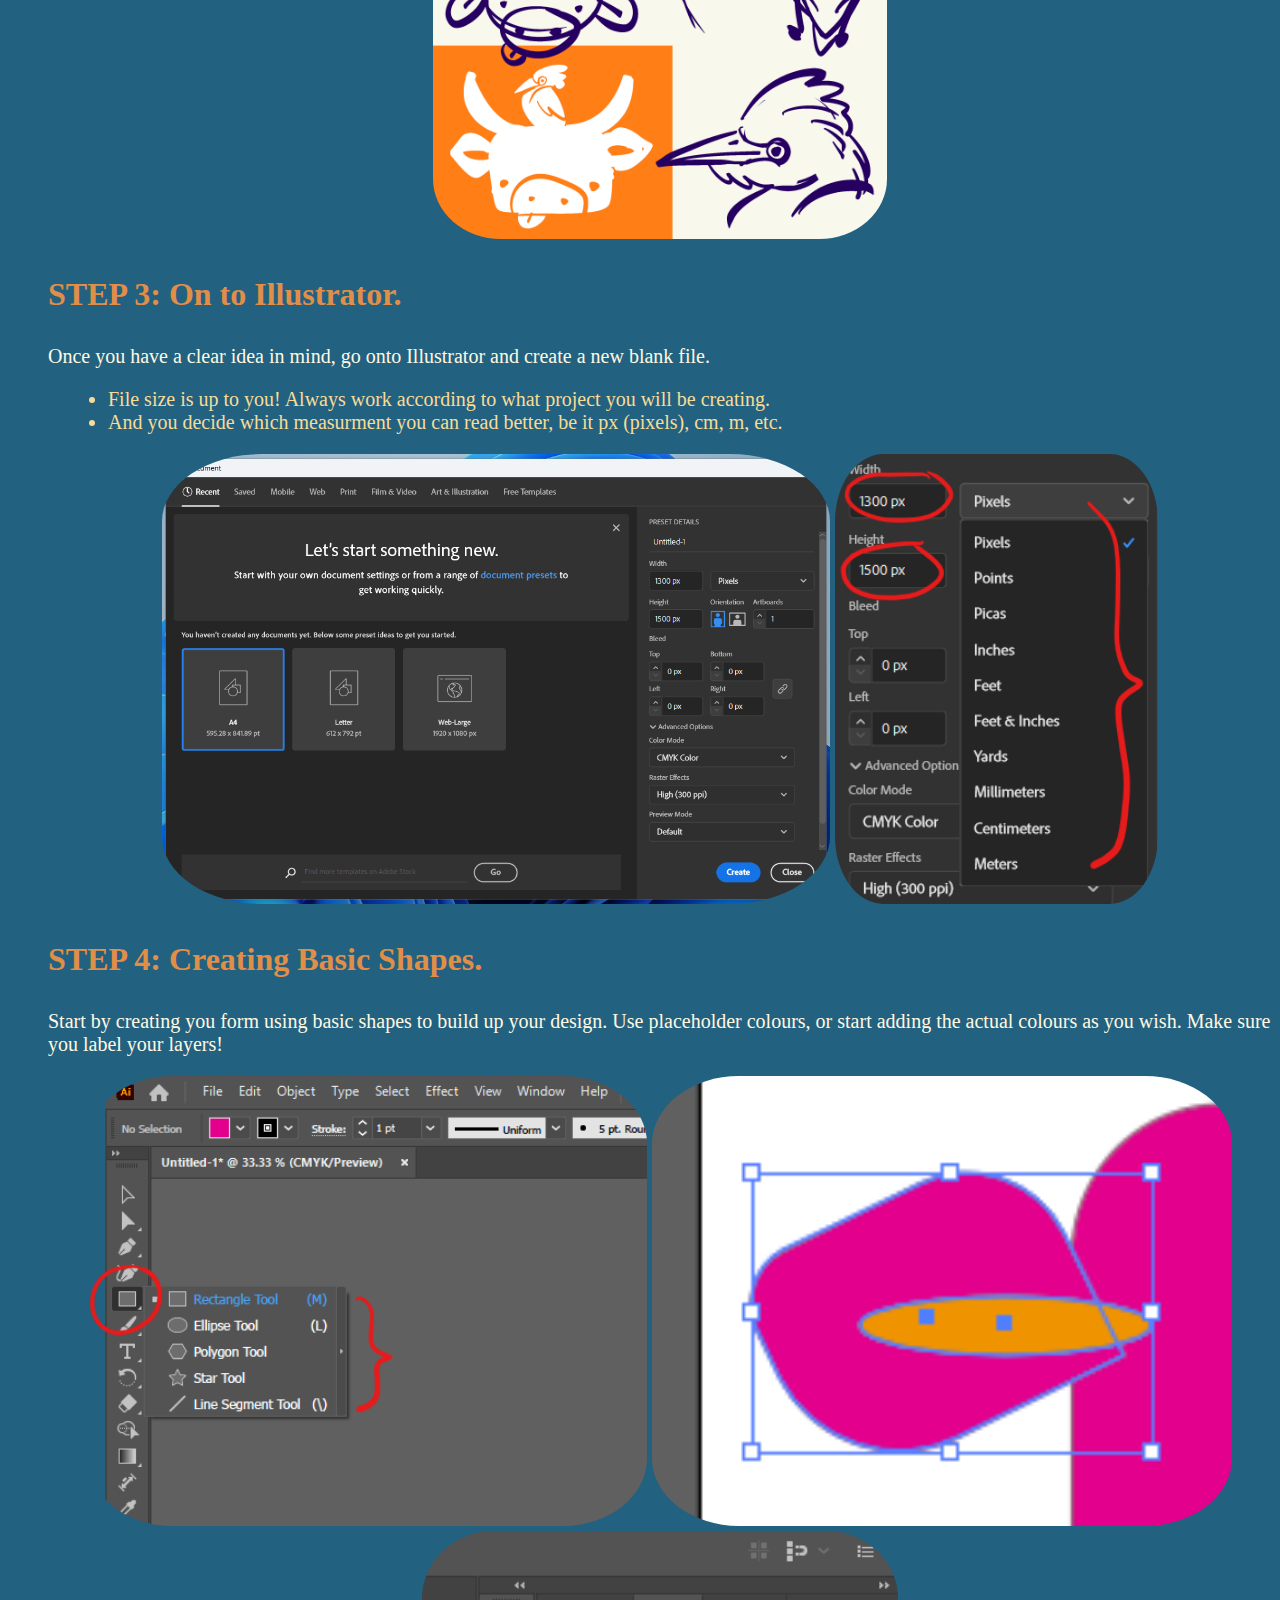
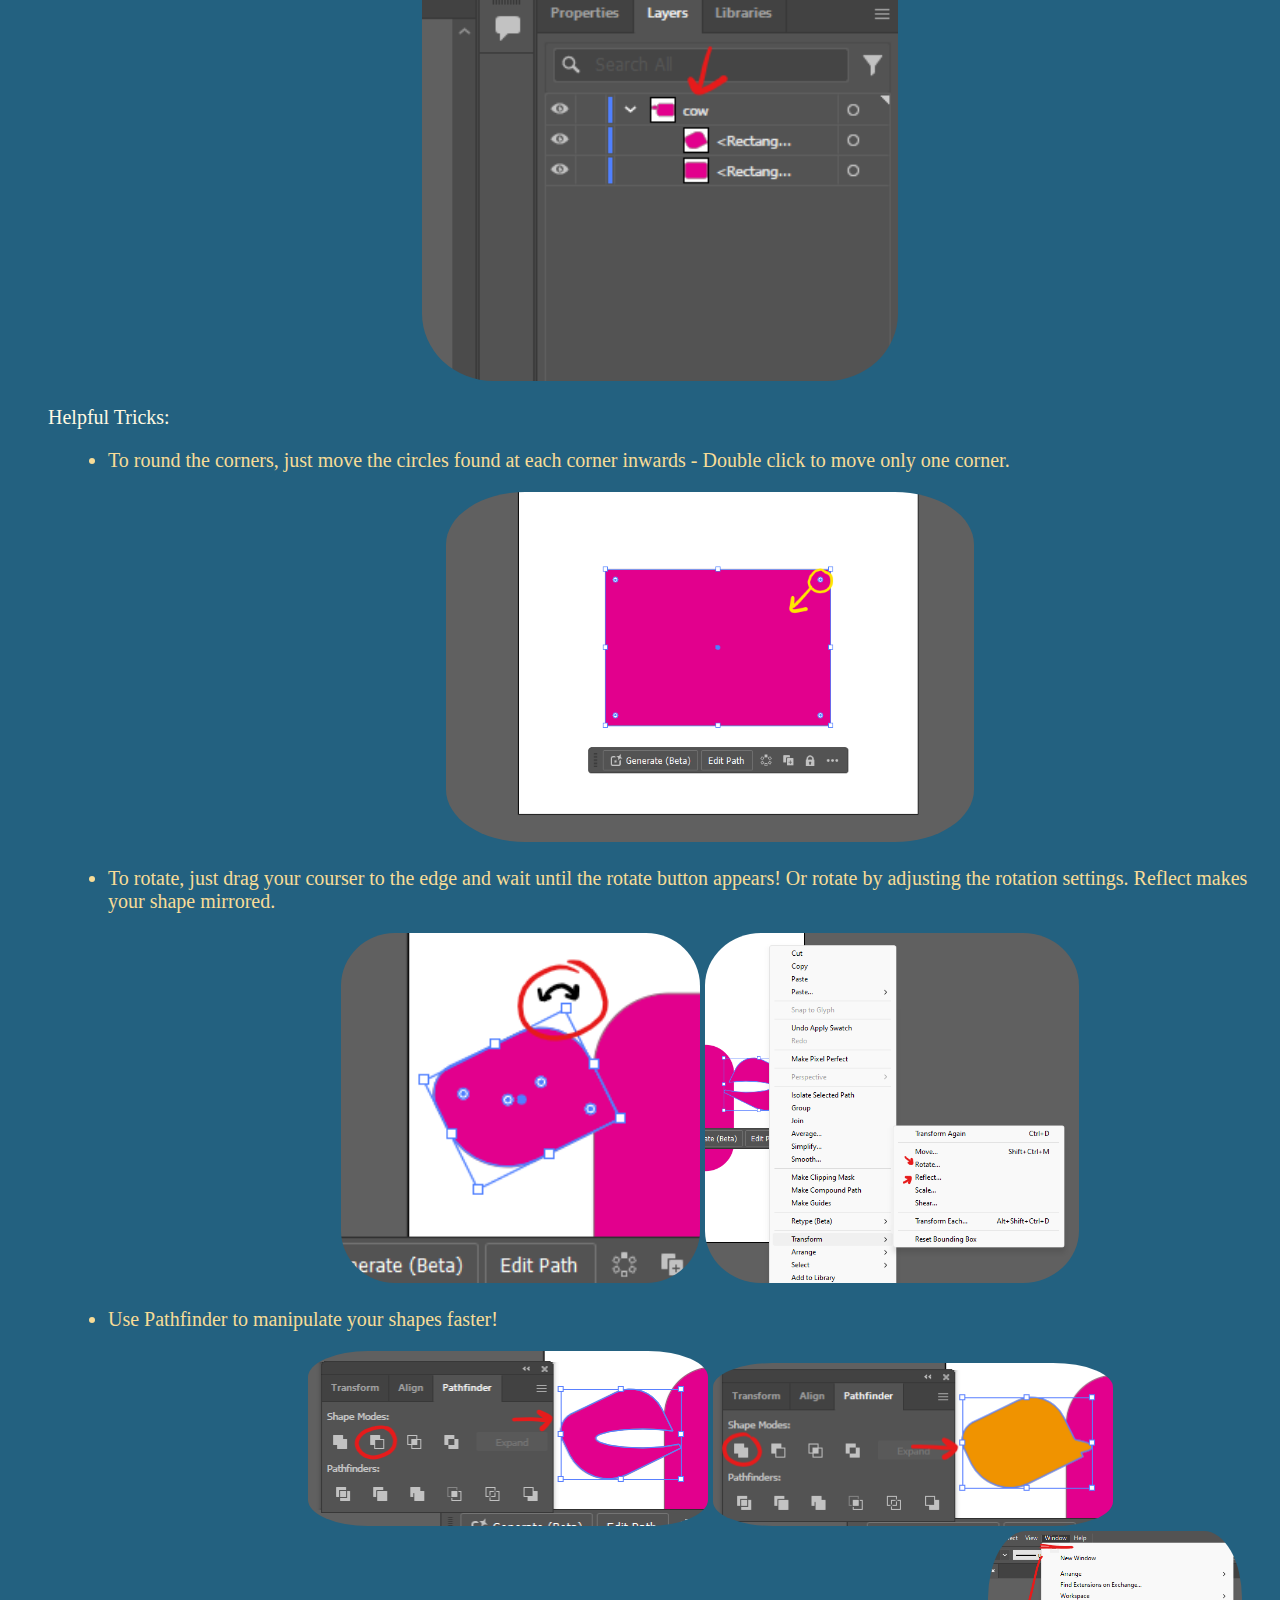
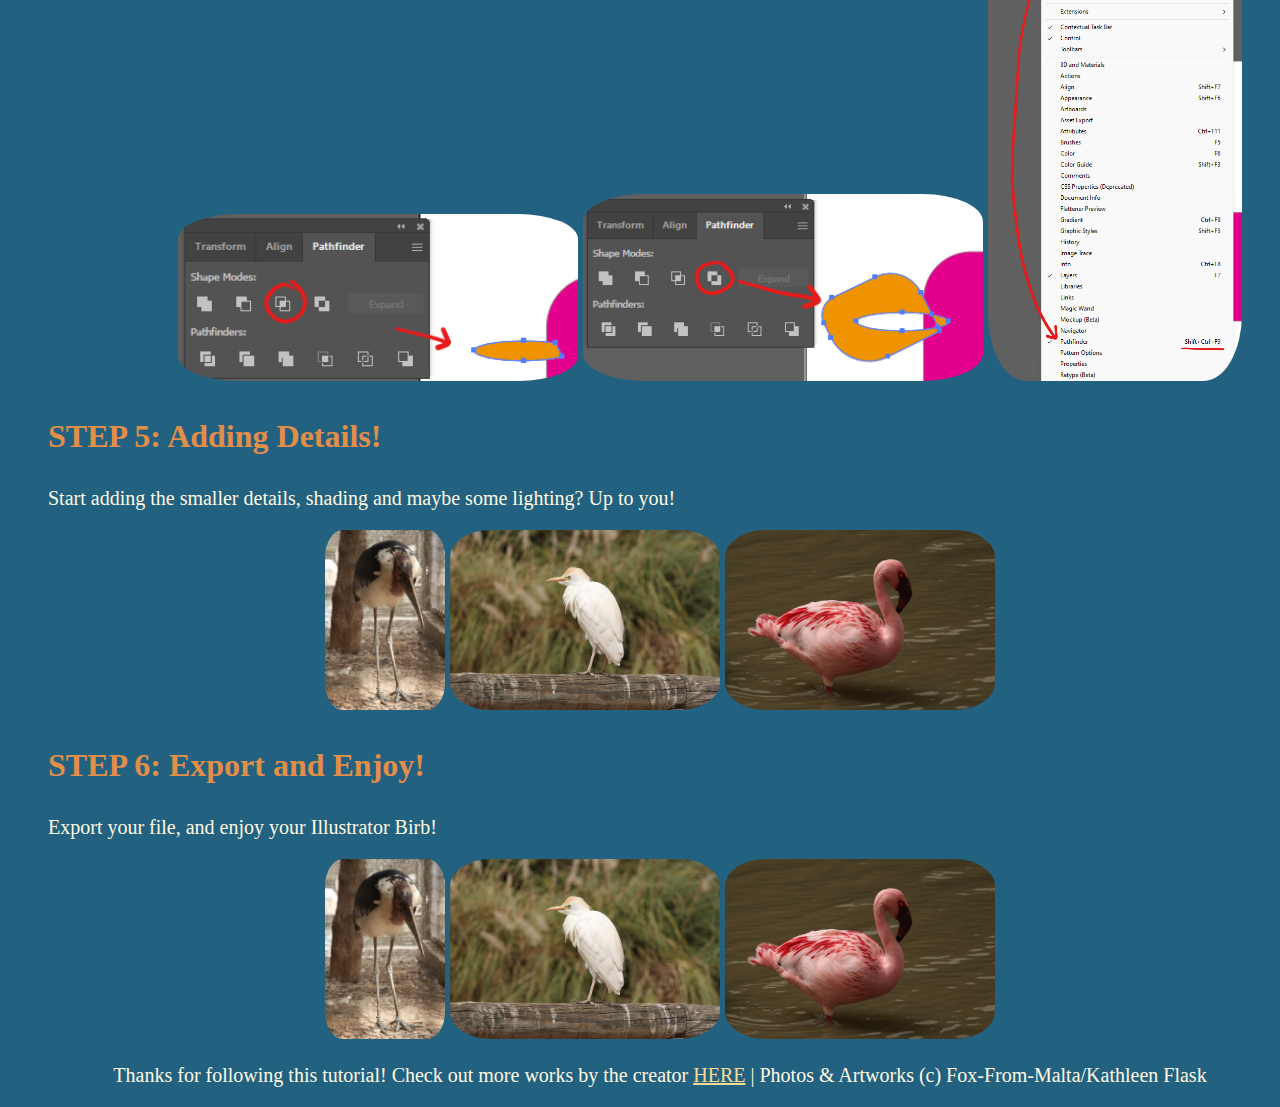
==== commit c76833fc: "Update index.html" ====
--- a/index.html
+++ b/index.html
@@ -58,11 +58,11 @@
   <img src="img14.png" style="height:350px"></p>
 <li>Use Pathfinder to manipulate your shapes faster!</li>
 <p style="text-align: center;">
-  <img src="img8.png" style="height:450px">
   <img src="img9.png" style="width:400px">
-  <img src="img10.png" style="width:350px">
-  <img src="img11.png" style="width:350px">
-  <img src="img12.png" style="width:350px"></p>    
+  <img src="img10.png" style="width:400px">
+  <img src="img11.png" style="width:400px">
+  <img src="img12.png" style="width:400px">
+<img src="img8.png" style="height:450px"></p>    
 </ul>
 
 <h3><b>STEP 5:</b> Adding Details!</h3>
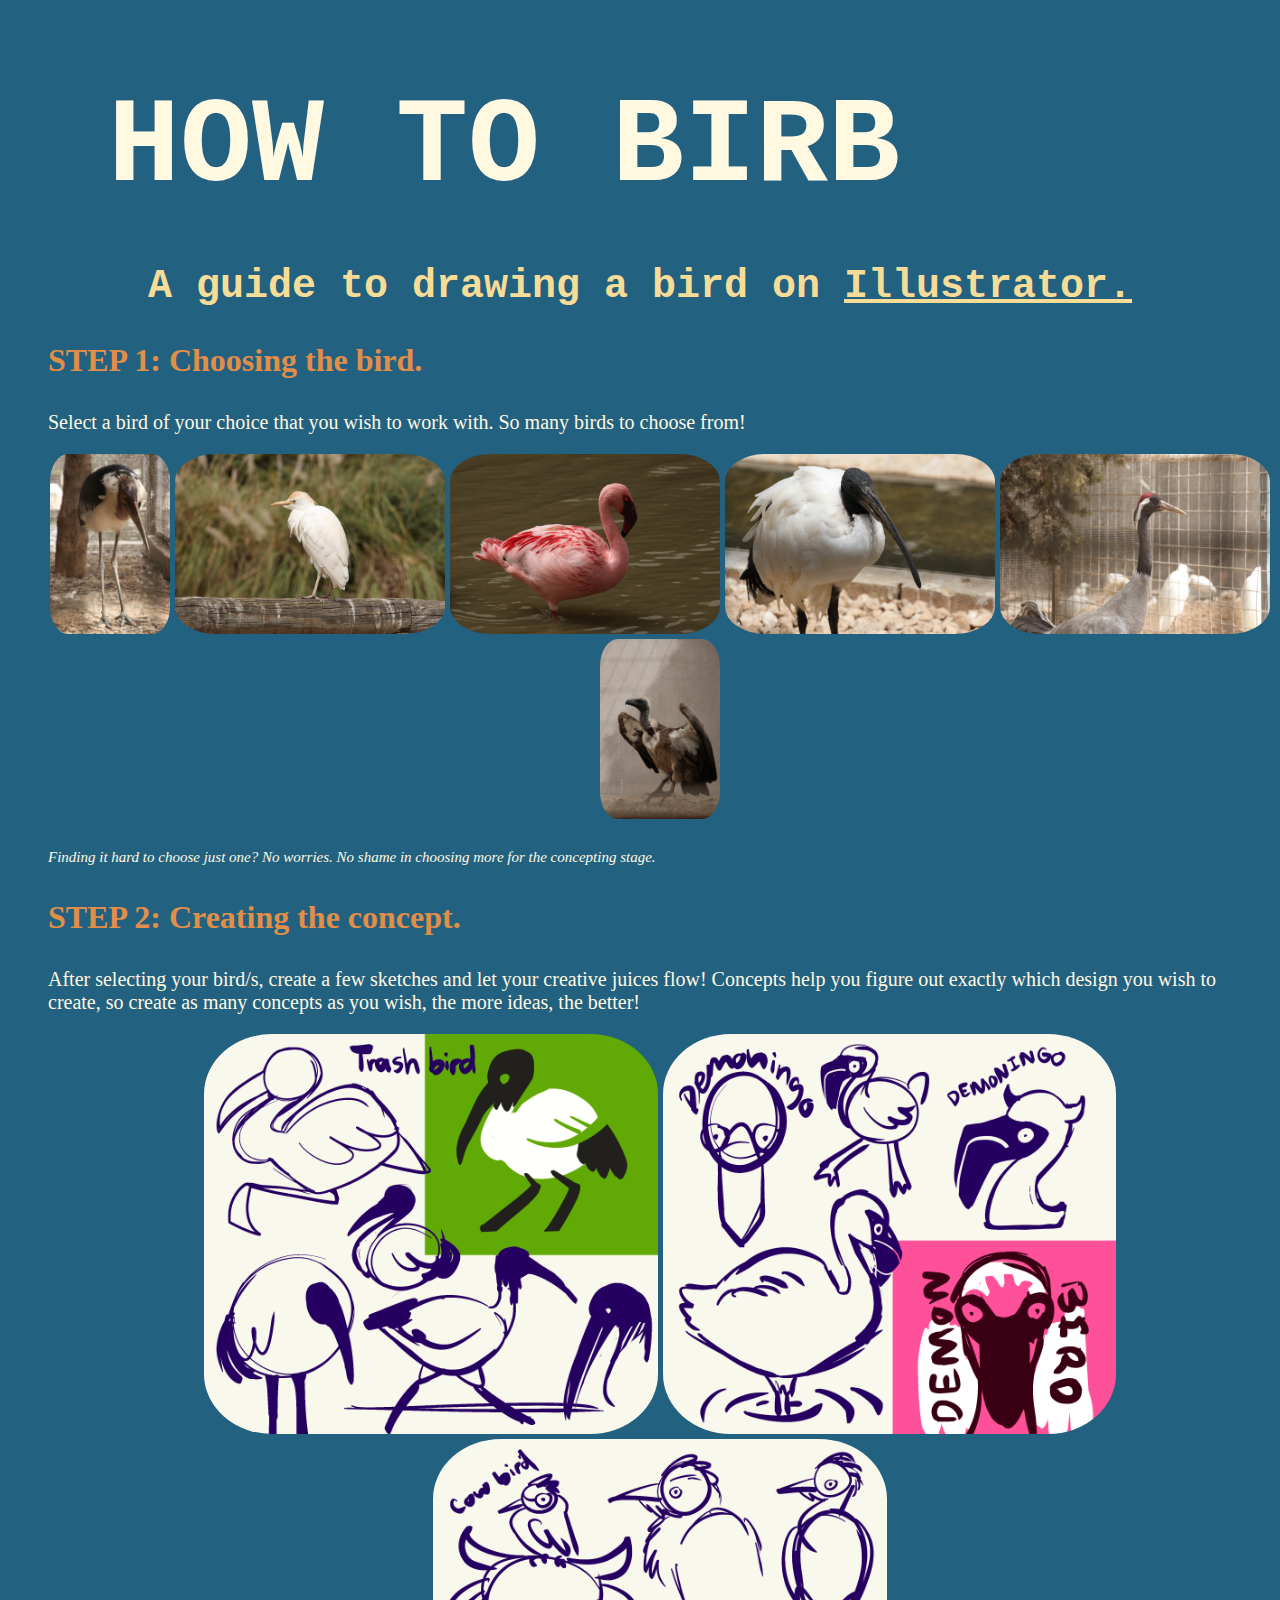
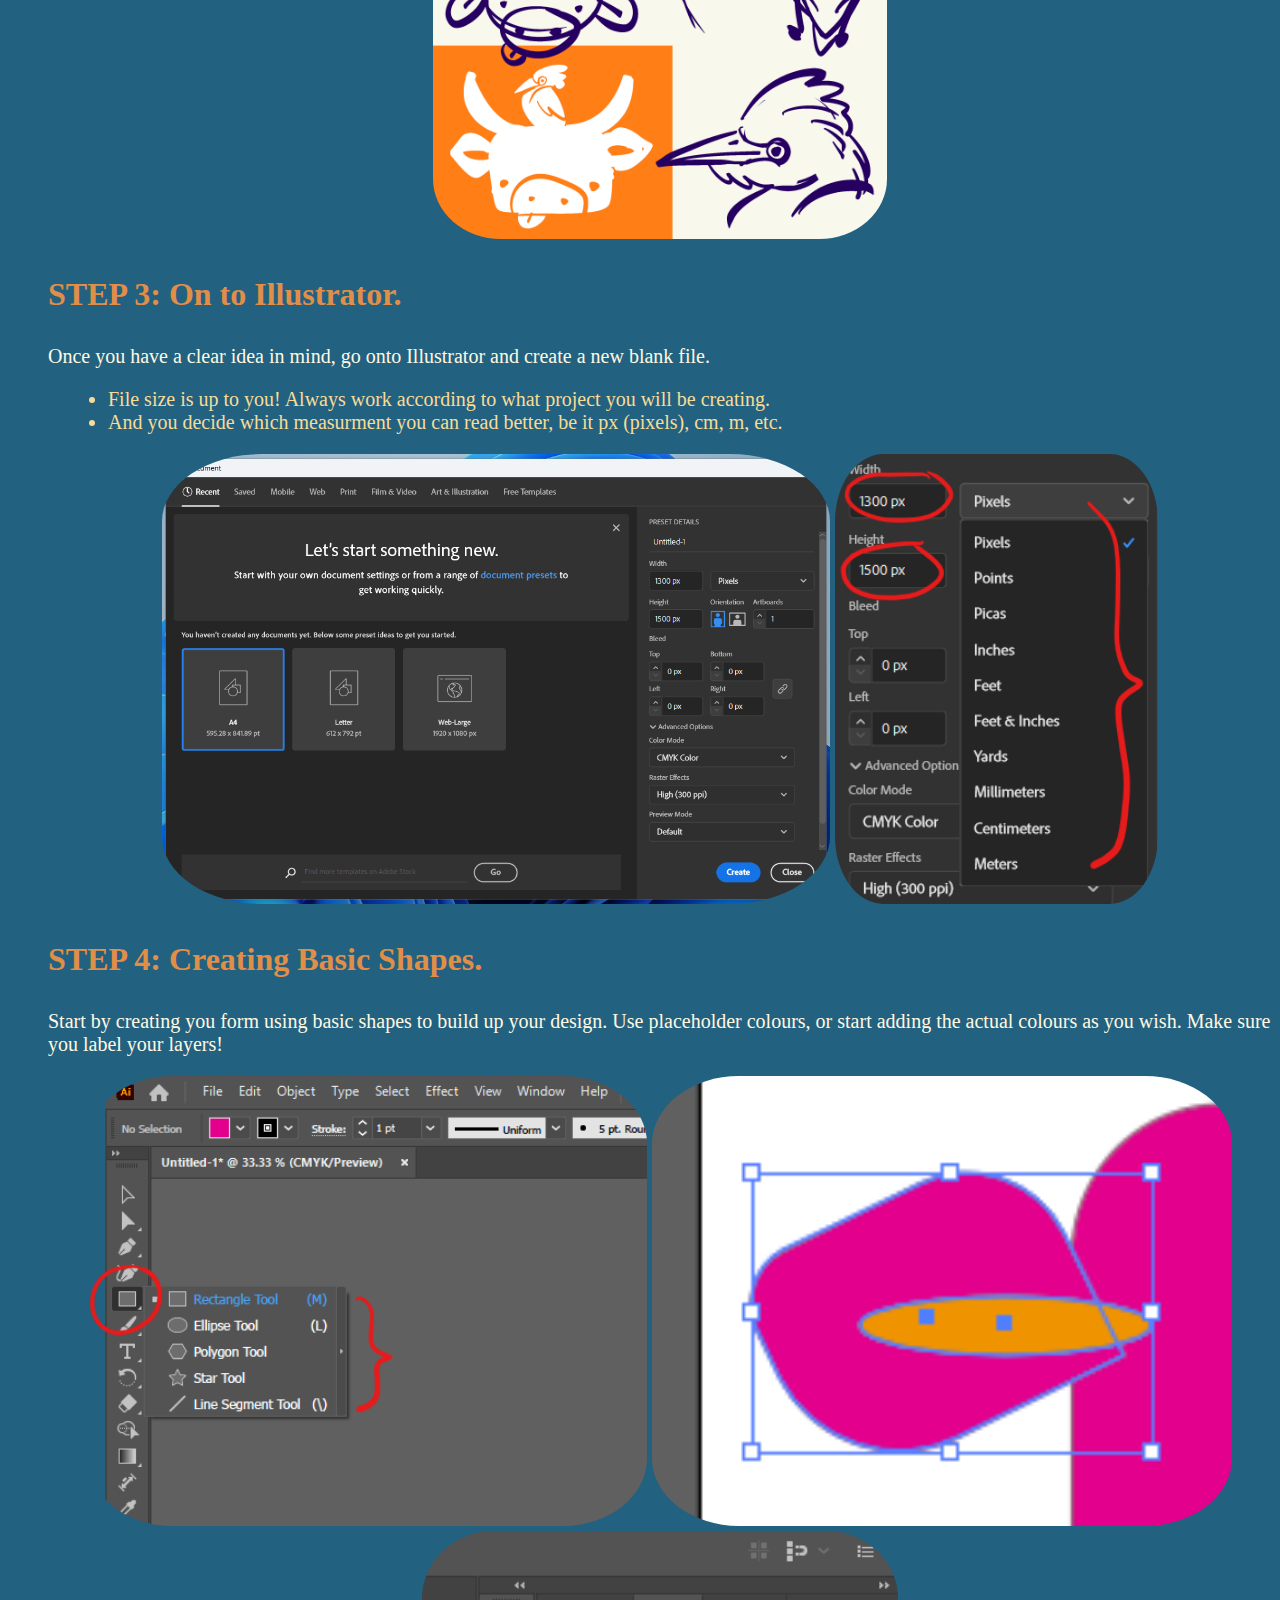
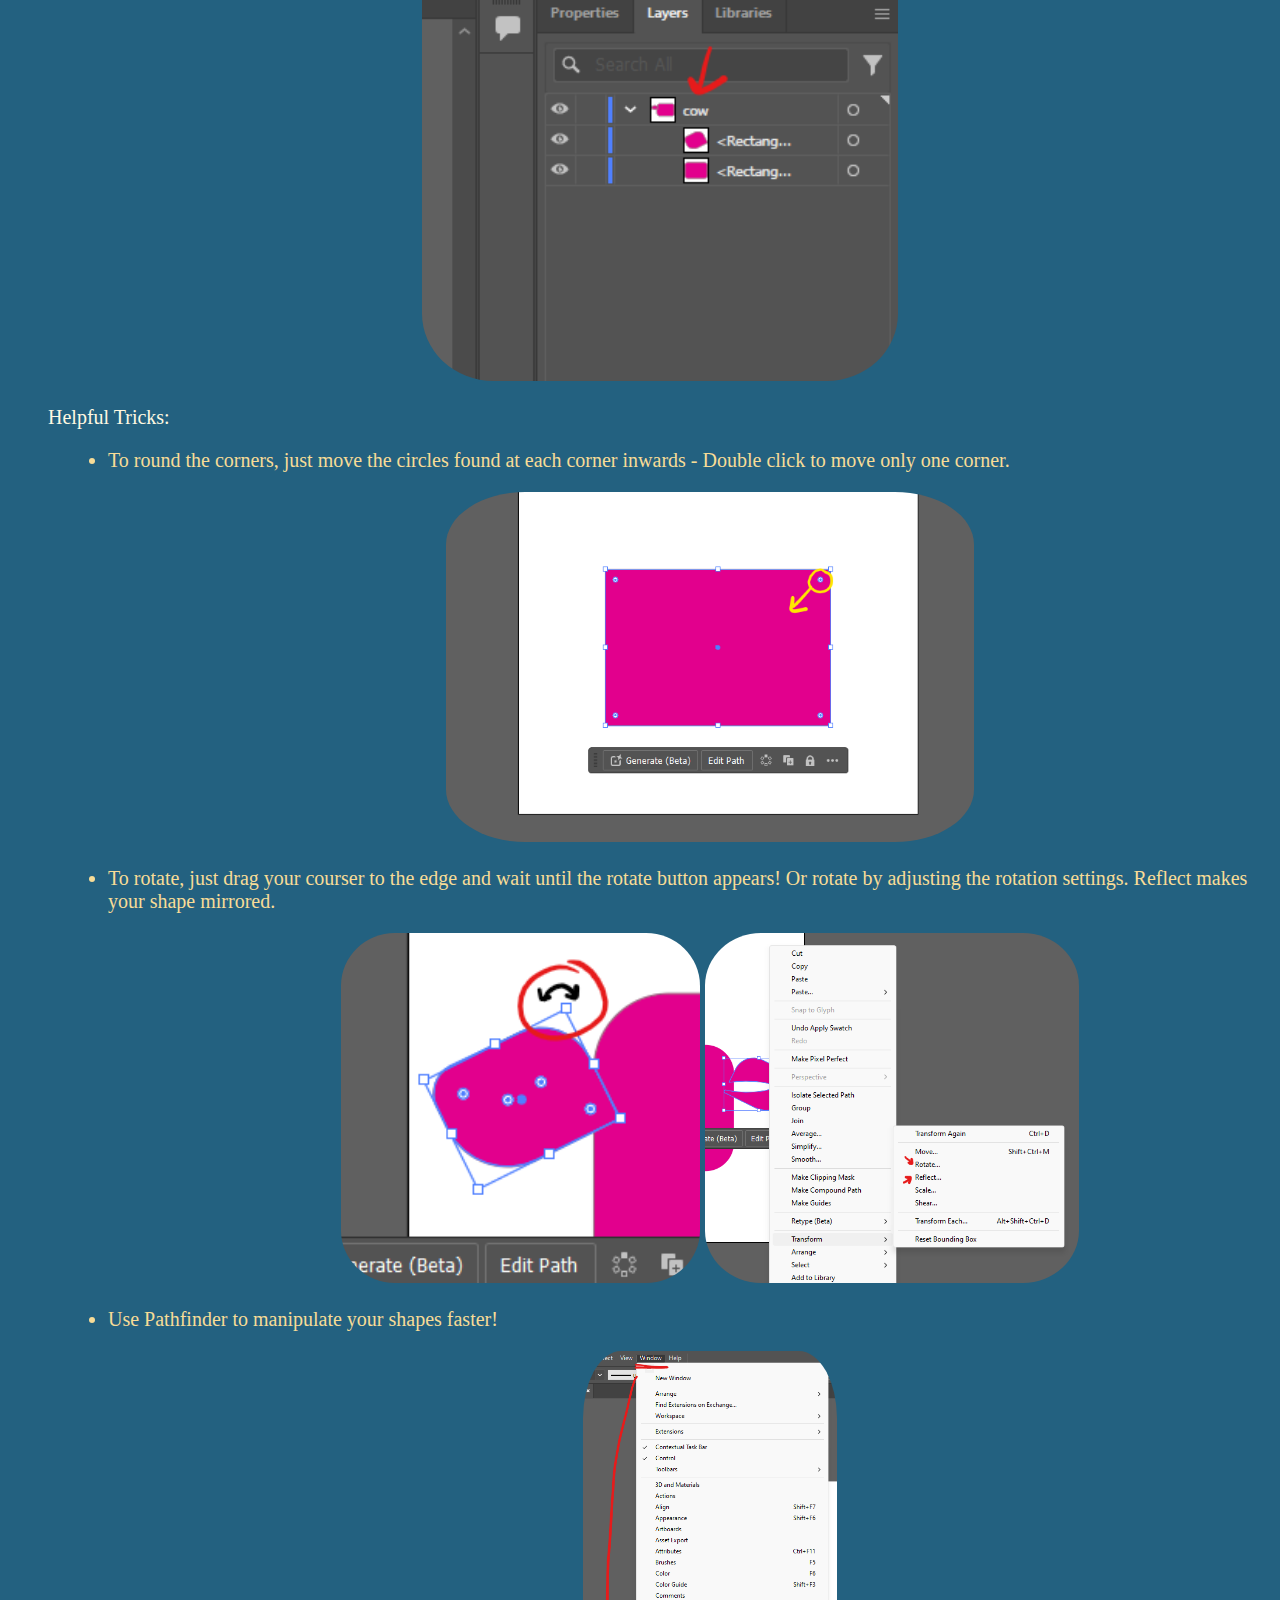
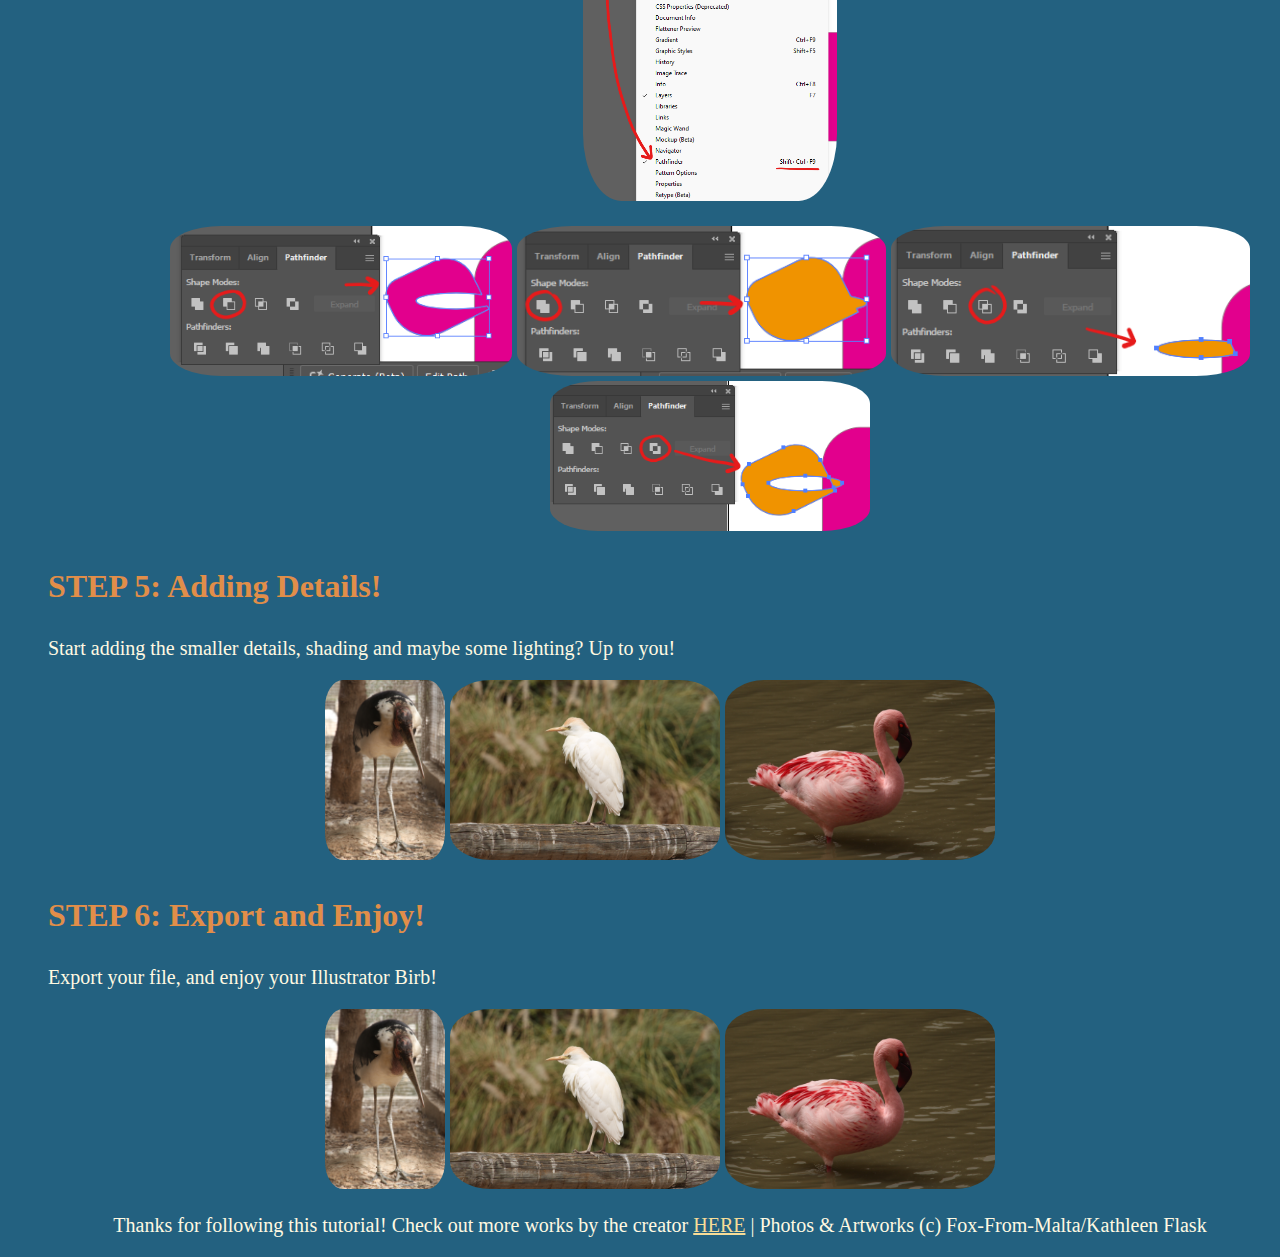
==== commit a6a5b72c: "Update index.html" ====
--- a/index.html
+++ b/index.html
@@ -58,11 +58,12 @@
   <img src="img14.png" style="height:350px"></p>
 <li>Use Pathfinder to manipulate your shapes faster!</li>
 <p style="text-align: center;">
-  <img src="img9.png" style="width:400px">
-  <img src="img10.png" style="width:400px">
-  <img src="img11.png" style="width:400px">
-  <img src="img12.png" style="width:400px">
-<img src="img8.png" style="height:450px"></p>    
+  <img src="img8.png" style="height:450px"></p>
+<p style="text-align: center;">
+  <img src="img9.png" style="height:150px">
+  <img src="img10.png" style="height:150px">
+  <img src="img11.png" style="height:150px">
+  <img src="img12.png" style="height:150px"></p>    
 </ul>
 
 <h3><b>STEP 5:</b> Adding Details!</h3>
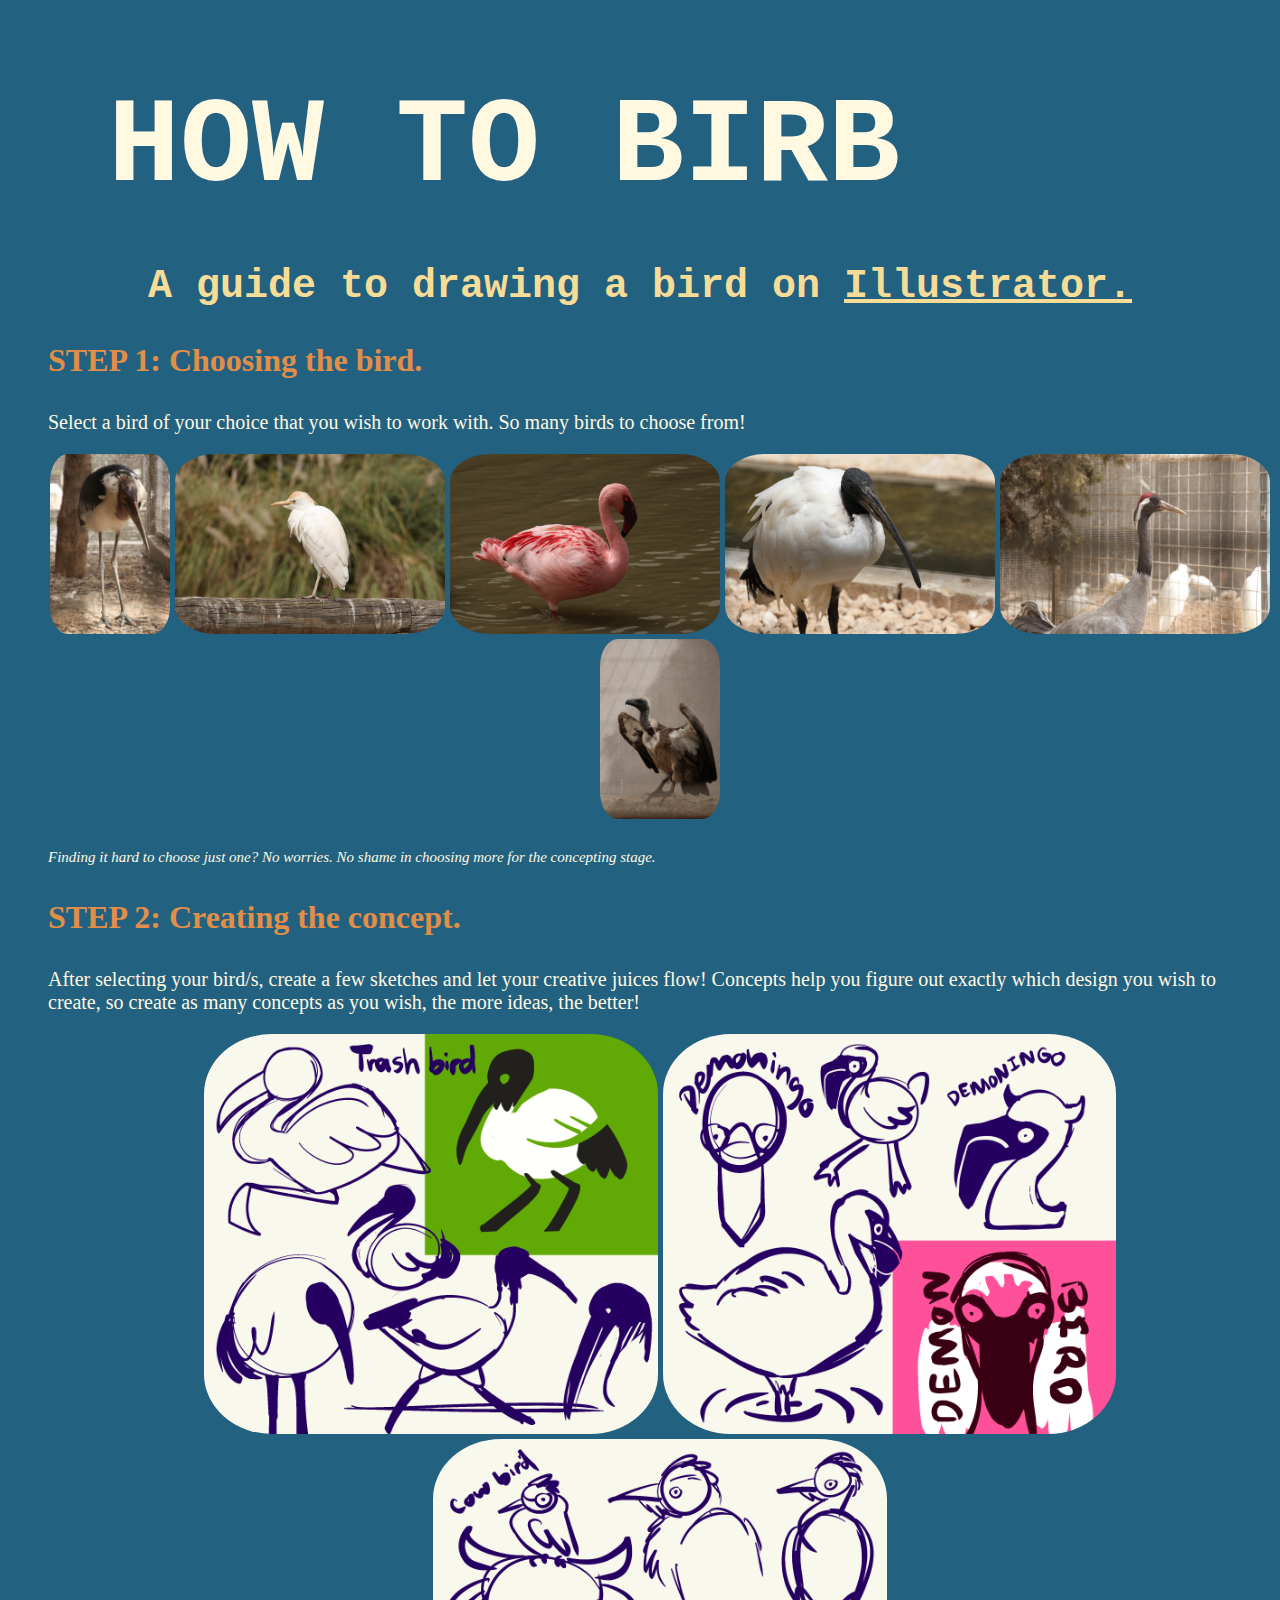
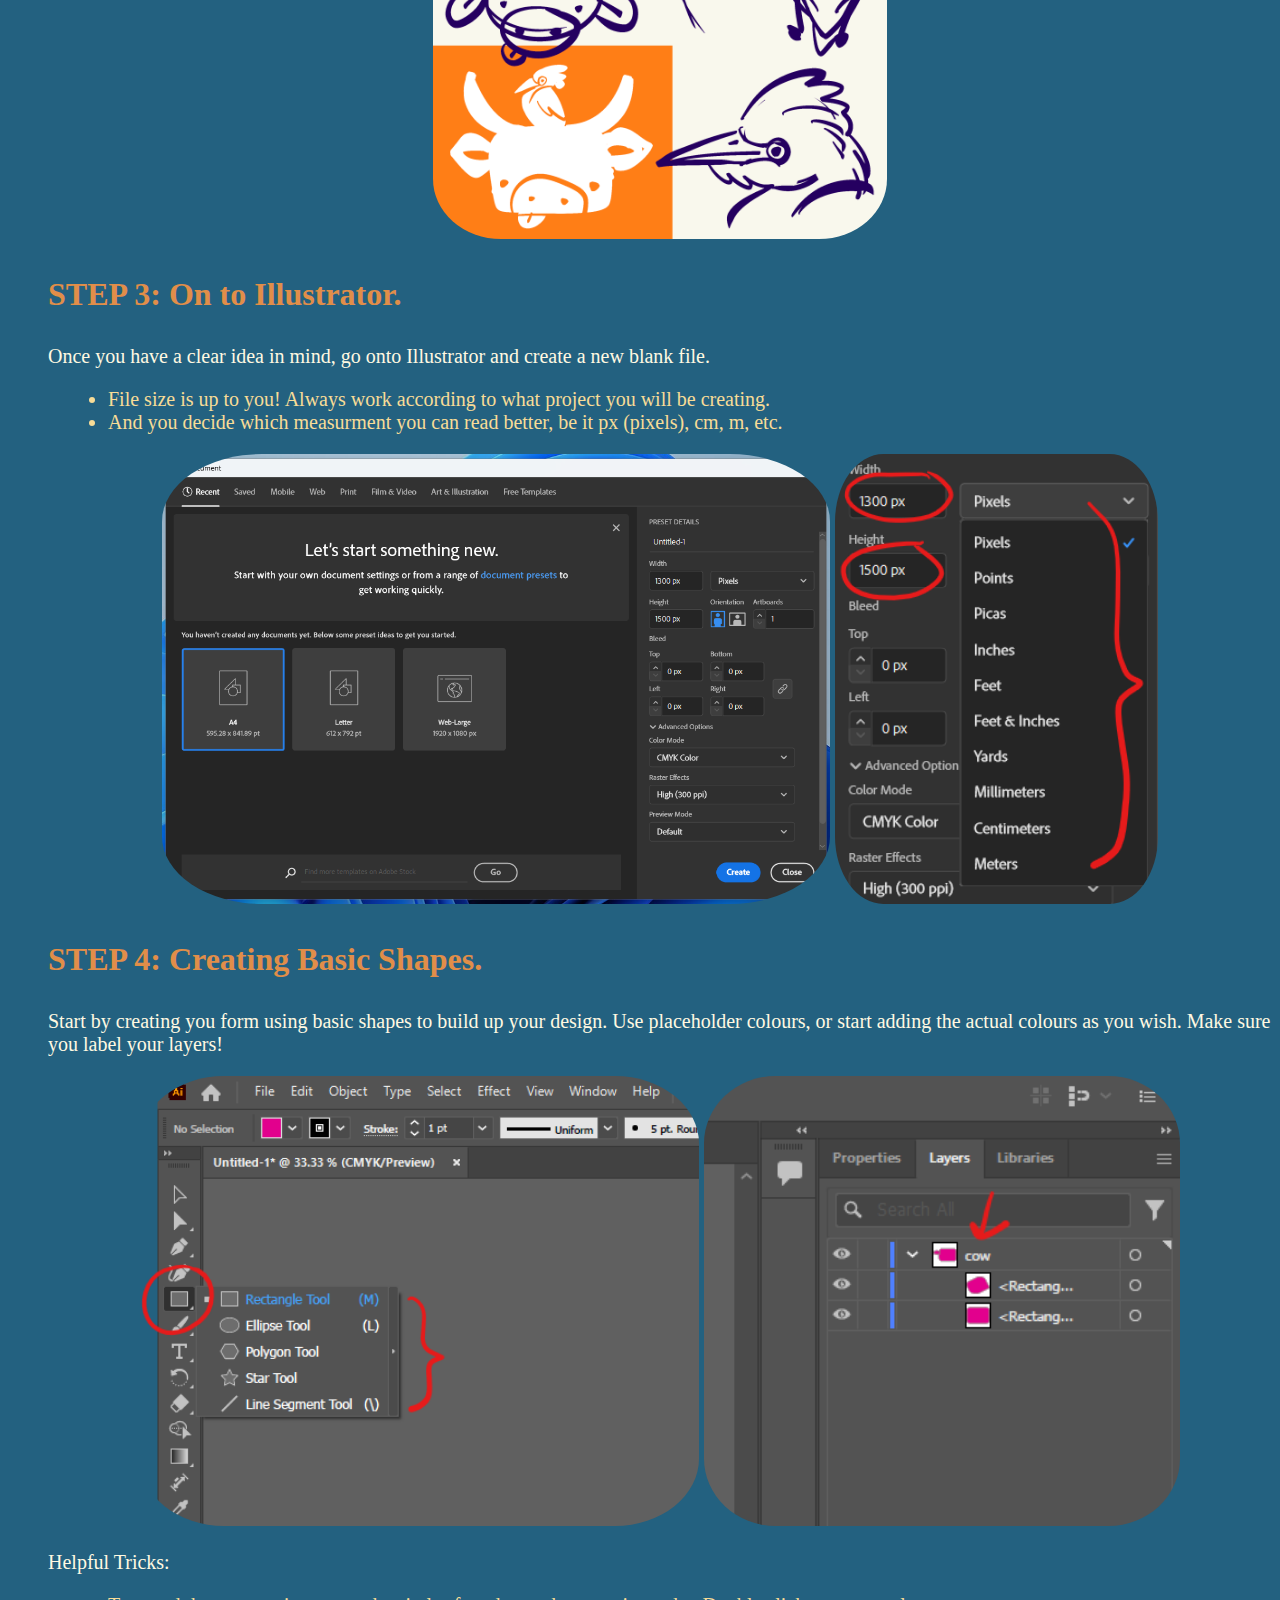
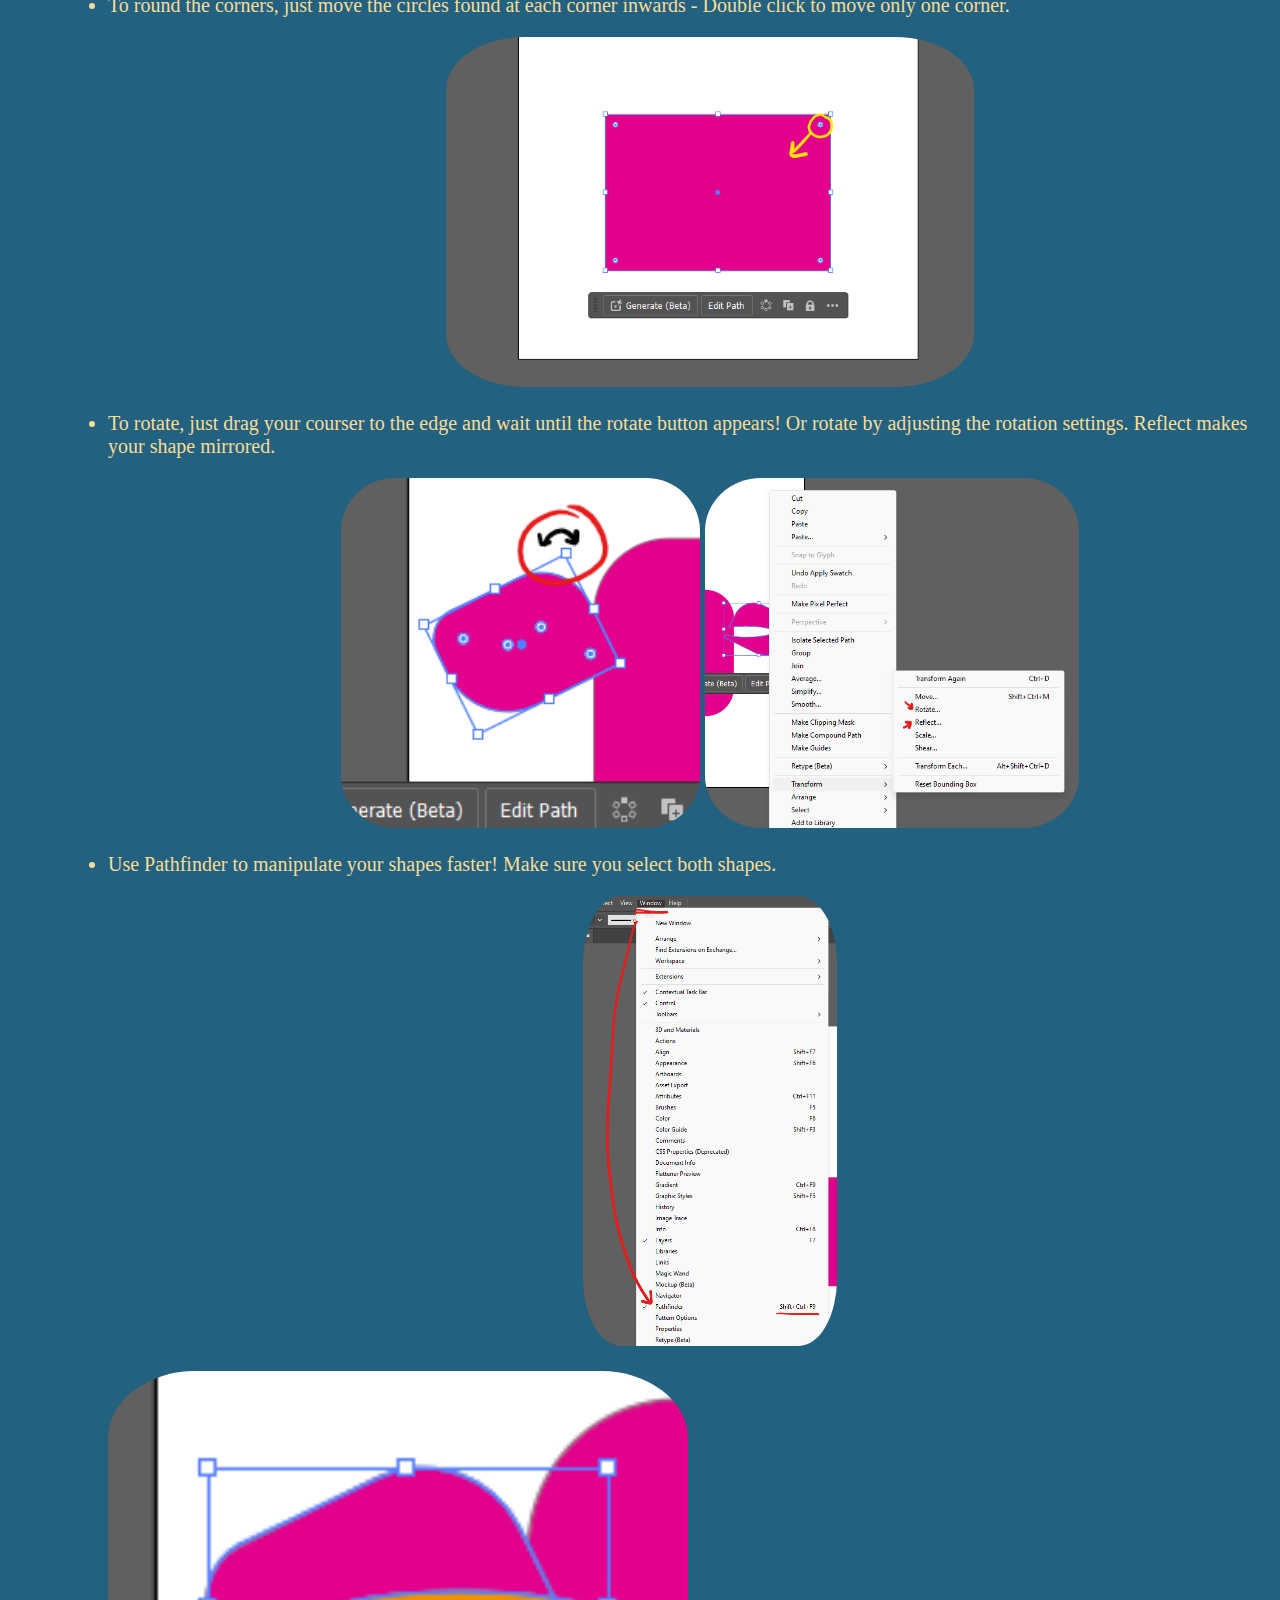
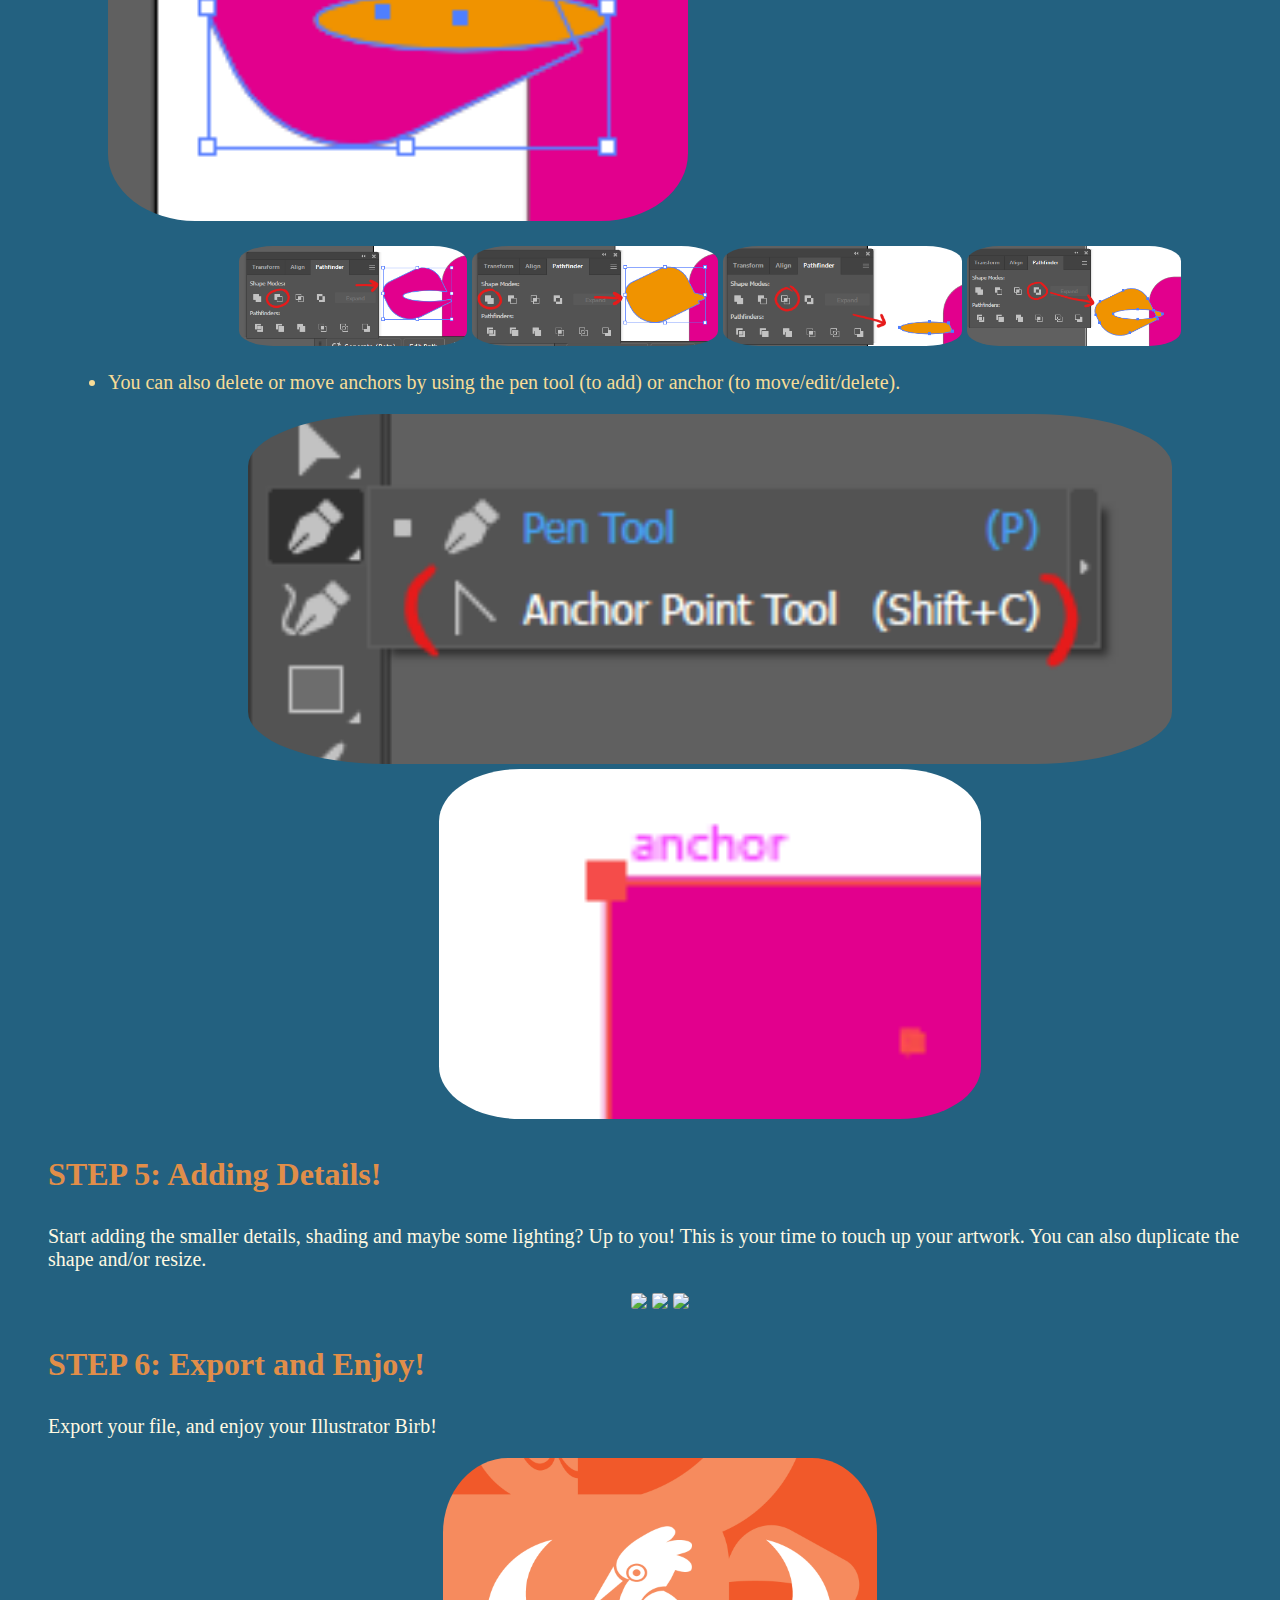
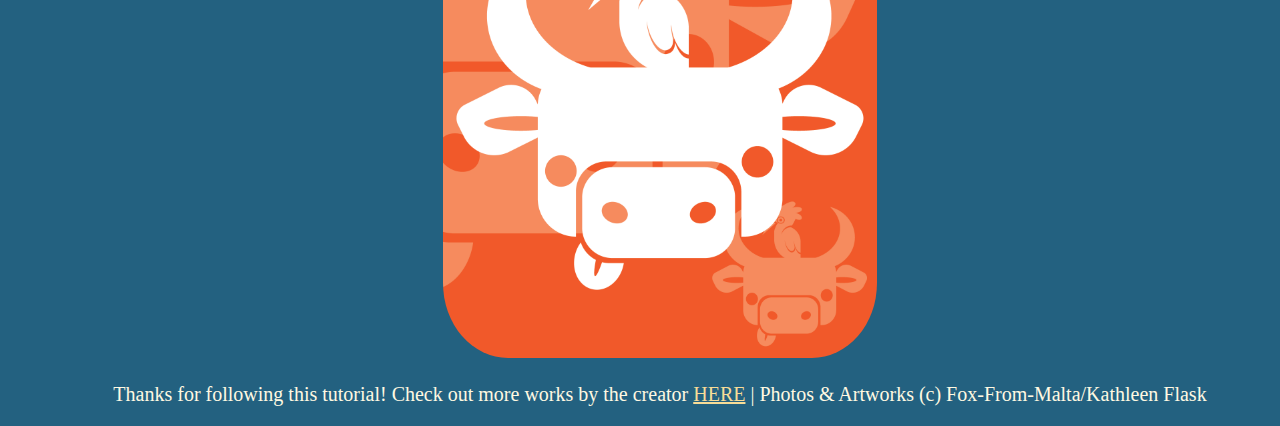
==== commit b543e4e1: "Update index.html" ====
--- a/index.html
+++ b/index.html
@@ -45,7 +45,6 @@
 <!-- images1 -->
   <p style="text-align: center;">
   <img src="img3.png" style="height:450px">
-  <img src="img7.png" style="height:450px">
   <img src="img6.png" style="height:450px"></p>
 <p>Helpful Tricks:</p>
 <ul>
@@ -56,31 +55,34 @@
 <p style="text-align: center;">
   <img src="img5.png" style="height:350px">
   <img src="img14.png" style="height:350px"></p>
-<li>Use Pathfinder to manipulate your shapes faster!</li>
+<li>Use Pathfinder to manipulate your shapes faster! Make sure you select both shapes.</li>
 <p style="text-align: center;">
   <img src="img8.png" style="height:450px"></p>
+  <img src="img7.png" style="height:450px">
 <p style="text-align: center;">
-  <img src="img9.png" style="height:150px">
-  <img src="img10.png" style="height:150px">
-  <img src="img11.png" style="height:150px">
-  <img src="img12.png" style="height:150px"></p>    
+  <img src="img9.png" style="height:100px">
+  <img src="img10.png" style="height:100px">
+  <img src="img11.png" style="height:100px">
+  <img src="img12.png" style="height:100px"></p> 
+<li>You can also delete or move anchors by using the pen tool (to add) or anchor (to move/edit/delete).</li>
+<p style="text-align: center;">
+  <img src="img15.png" style="height:350px">
+  <img src="img16.png" style="height:350px"></p>
 </ul>
 
 <h3><b>STEP 5:</b> Adding Details!</h3>
-<p>Start adding the smaller details, shading and maybe some lighting? Up to you!</p>
+<p>Start adding the smaller details, shading and maybe some lighting? Up to you! This is your time to touch up your artwork. You can also duplicate the shape and/or resize.</p>
 <!-- images1 -->
   <p style="text-align: center;">
-  <img src="birb4.png" style="height:180px">
-  <img src="birb2.png" style="height:180px">
-  <img src="birb3.png" style="height:180px"></p>
+  <img src="birb18.png" style="height:450px">
+  <img src="birb17.png" style="height:450px">
+  <img src="birb19.png" style="height:450px"></p>
 
 <h3><b>STEP 6:</b> Export and Enjoy!</h3>
 <p>Export your file, and enjoy your Illustrator Birb!</p>
 <!-- images1 -->
   <p style="text-align: center;">
-  <img src="birb4.png" style="height:180px">
-  <img src="birb2.png" style="height:180px">
-  <img src="birb3.png" style="height:180px"></p>
+  <img src="Artboard 1.png" style="height:500px"></p>
 
     <p align="center">Thanks for following this tutorial! Check out more works by the creator <a href="https://foxfrommalta.carrd.co/">HERE</a> | Photos & Artworks (c) Fox-From-Malta/Kathleen Flask</p>
 </body> 
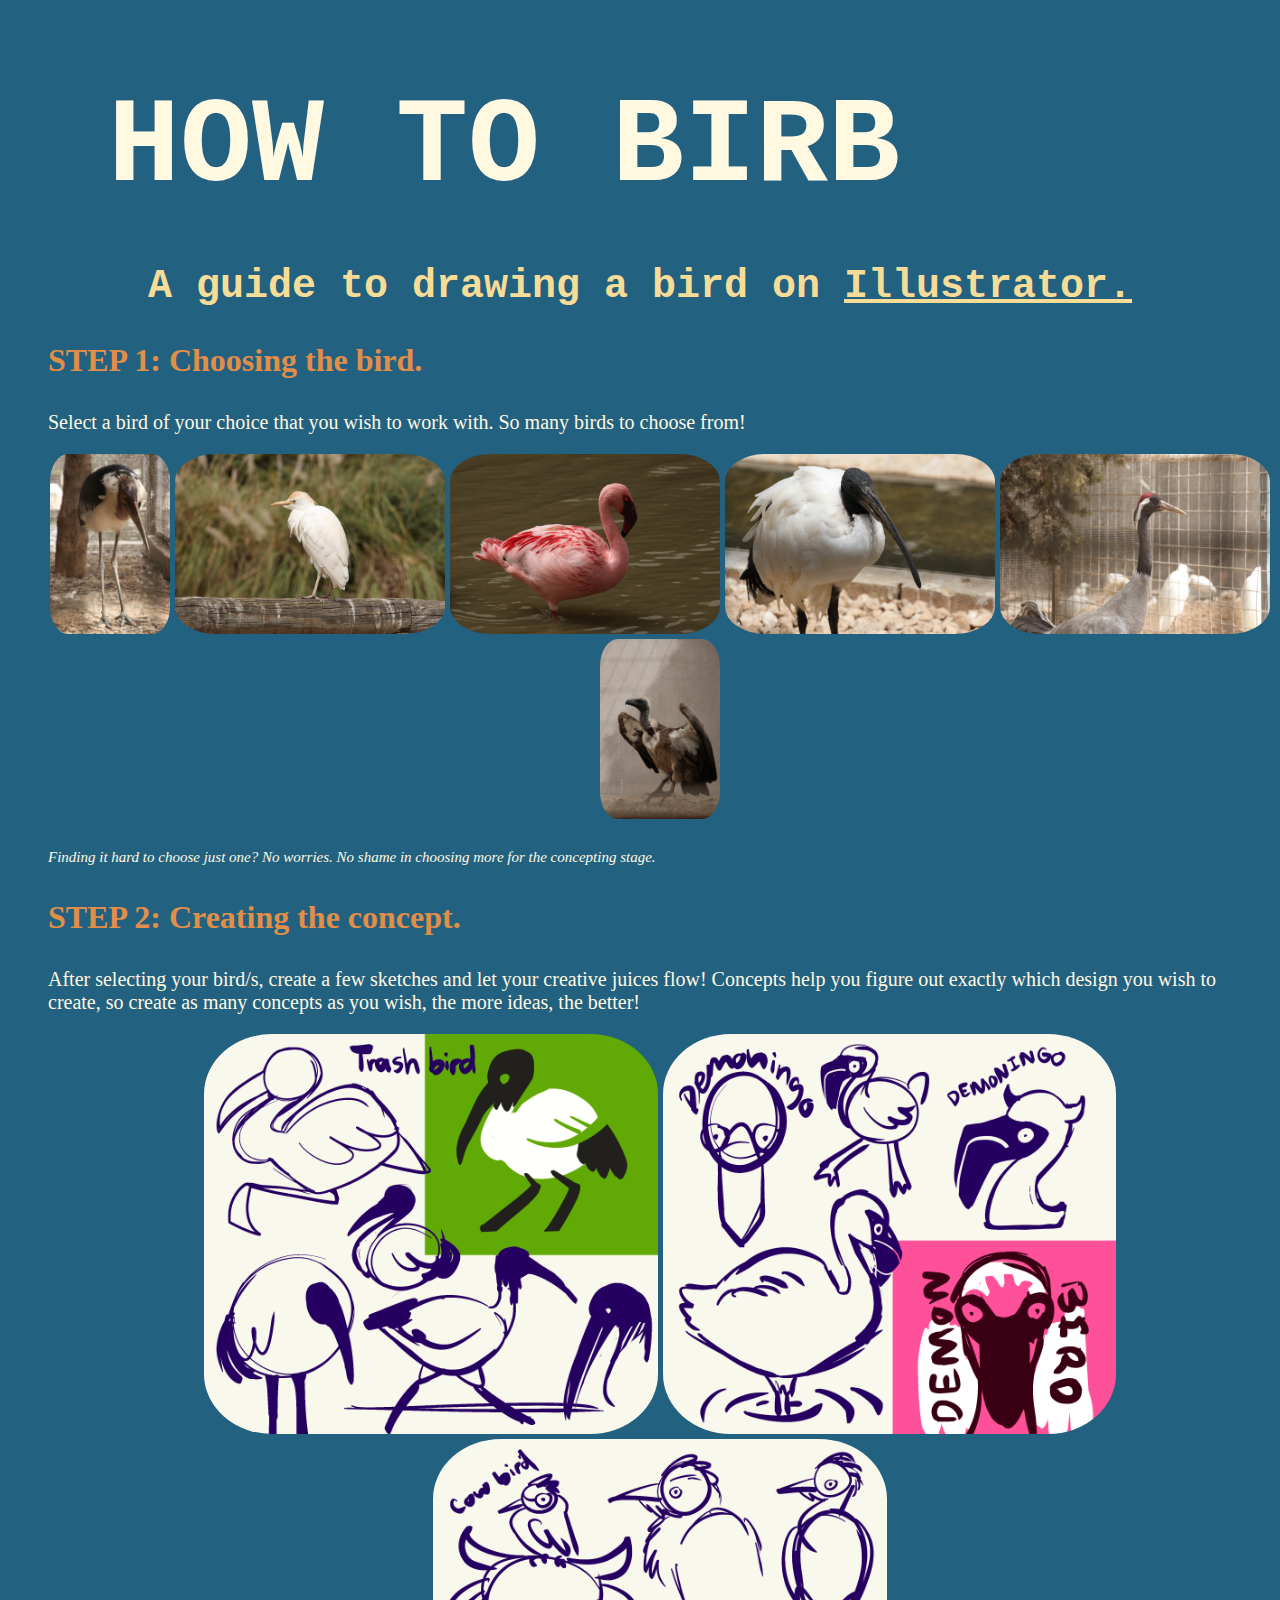
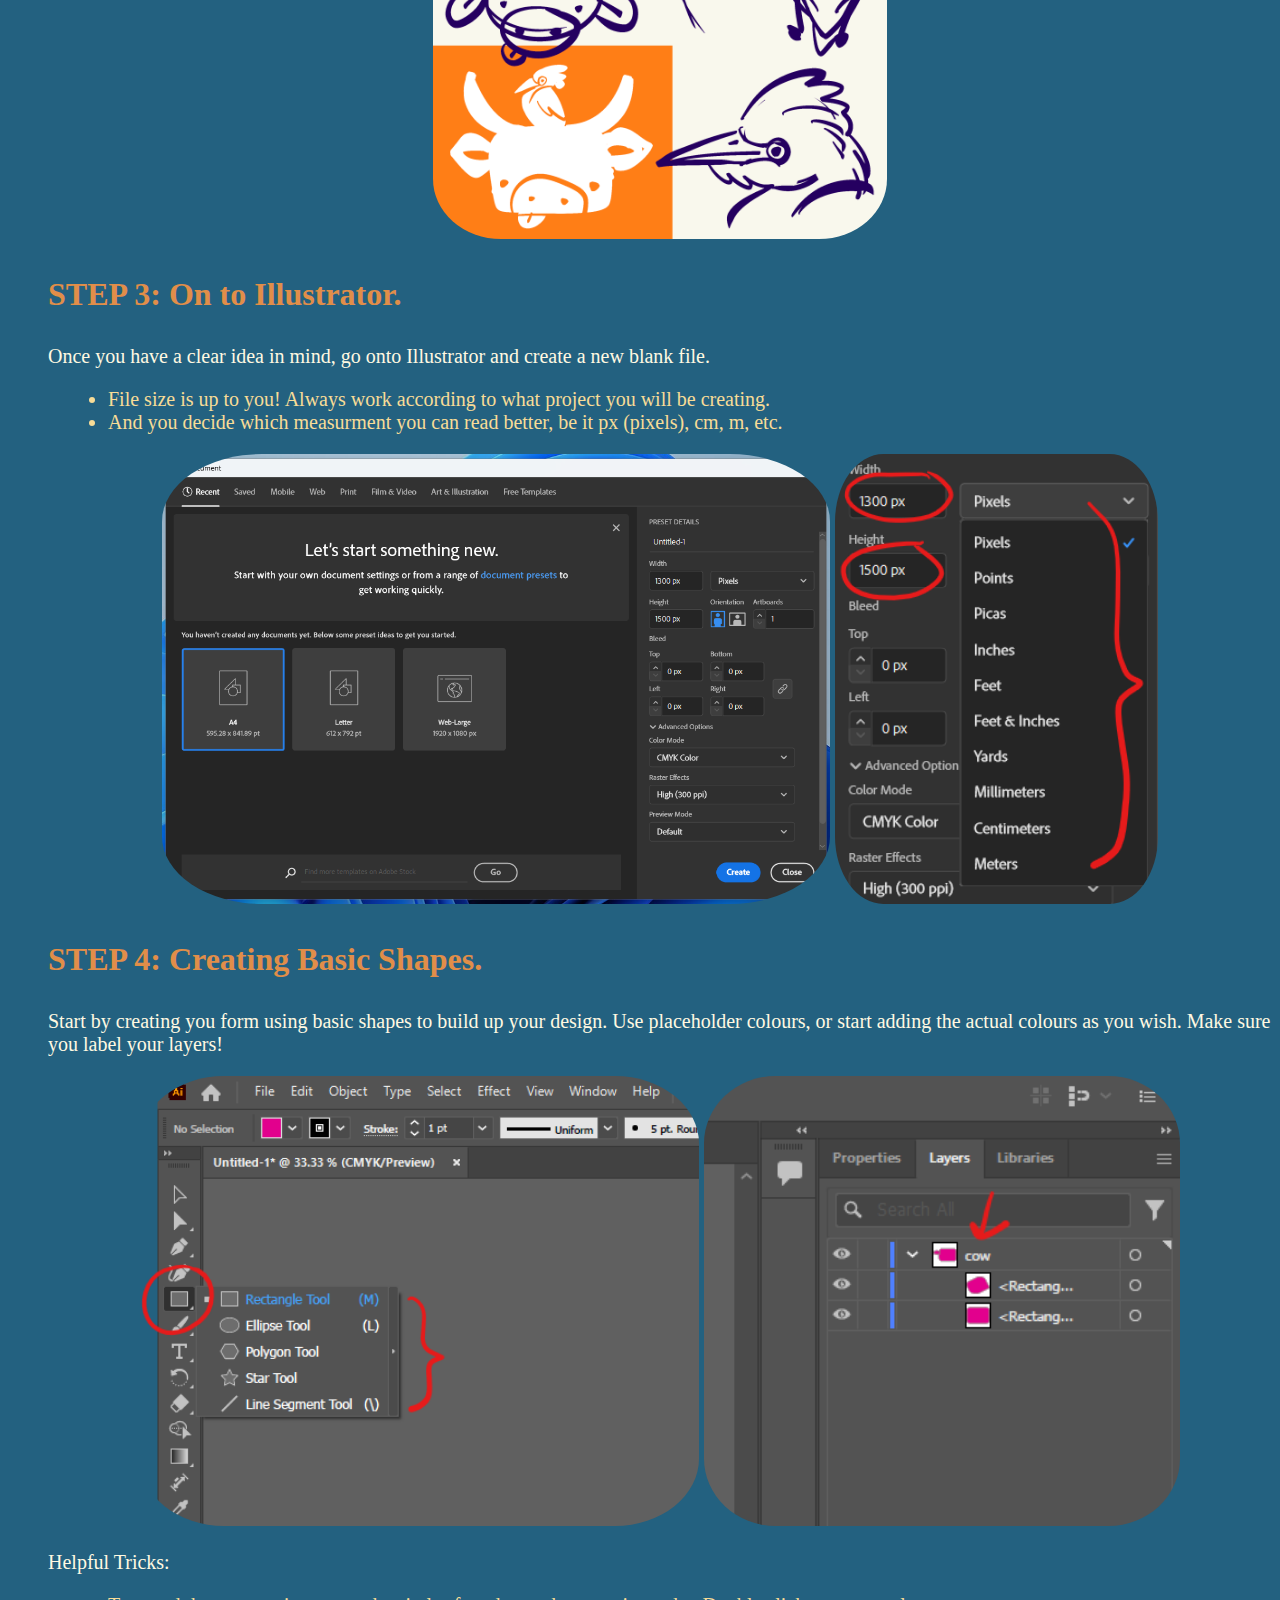
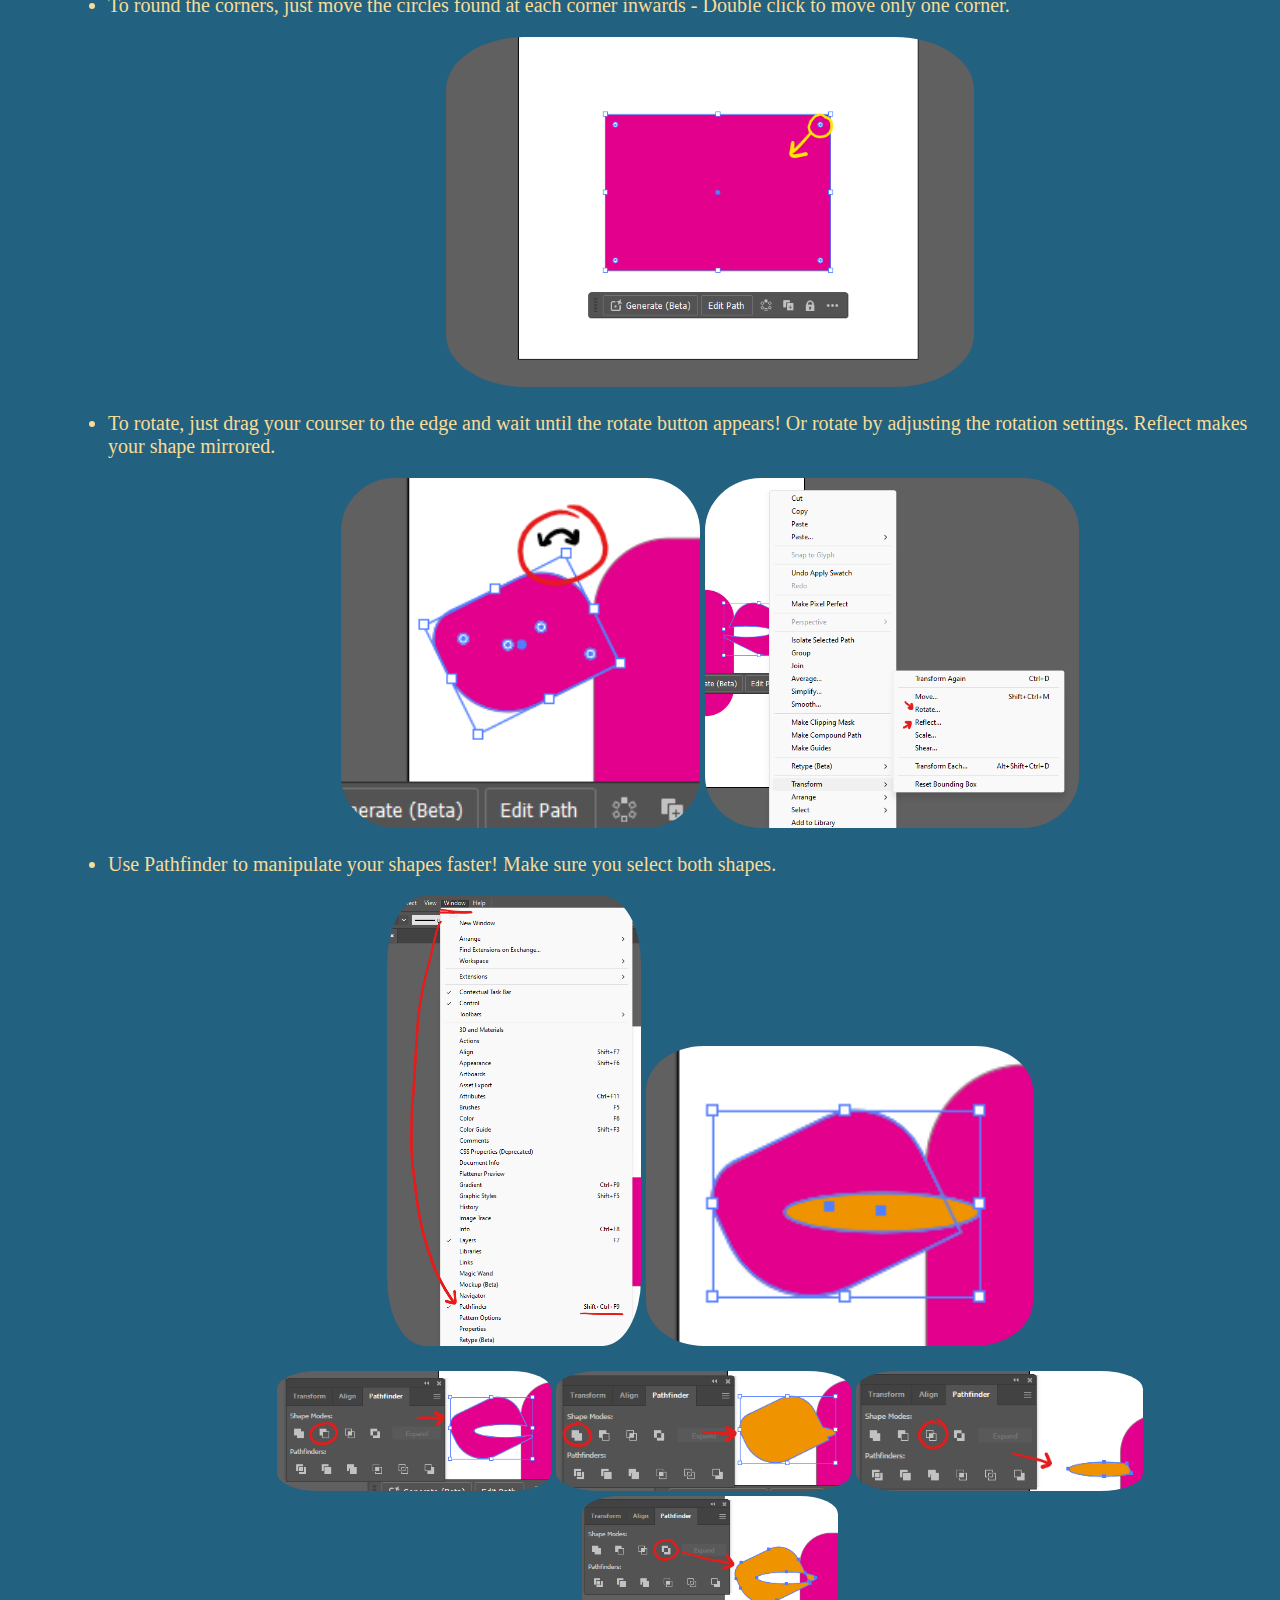
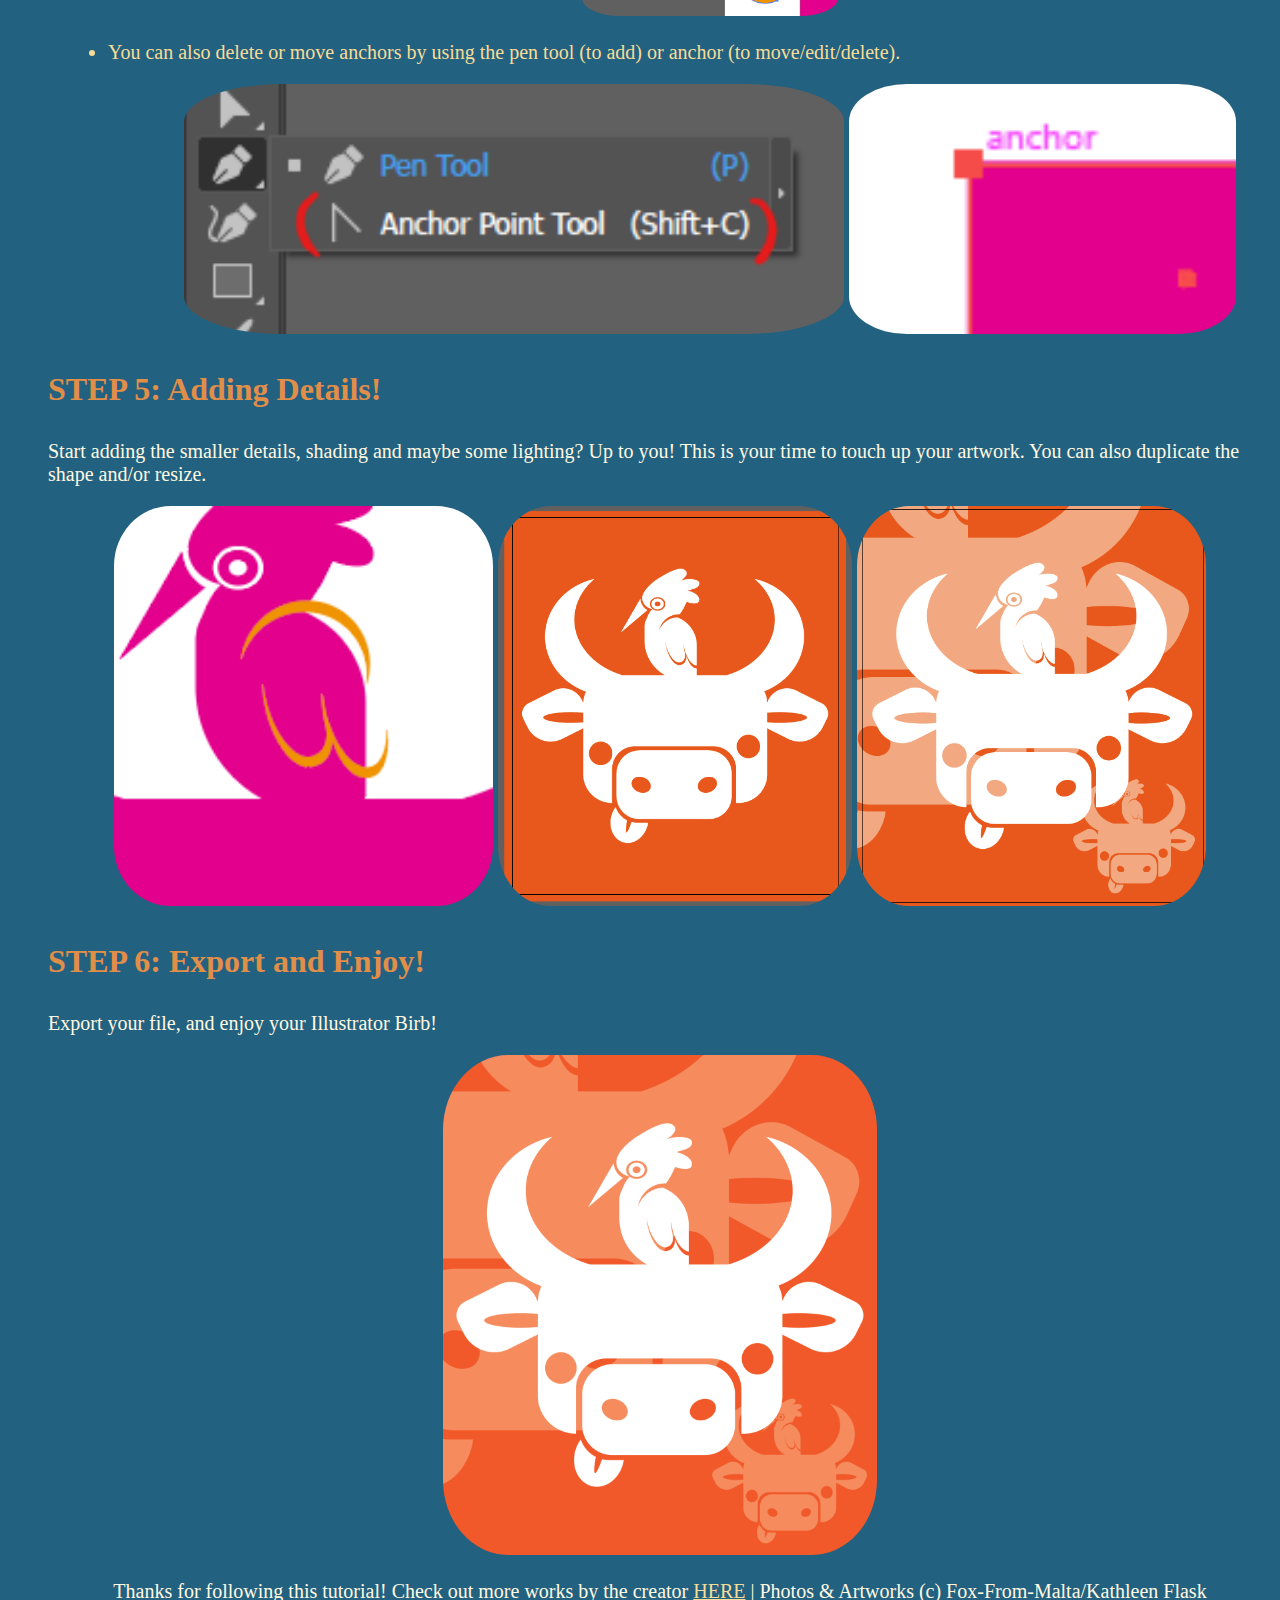
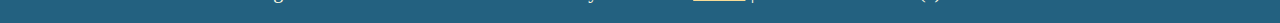
==== commit 430262e1: "Update index.html" ====
--- a/index.html
+++ b/index.html
@@ -57,26 +57,26 @@
   <img src="img14.png" style="height:350px"></p>
 <li>Use Pathfinder to manipulate your shapes faster! Make sure you select both shapes.</li>
 <p style="text-align: center;">
-  <img src="img8.png" style="height:450px"></p>
-  <img src="img7.png" style="height:450px">
+  <img src="img8.png" style="height:450px">
+  <img src="img7.png" style="height:300px"></p>
 <p style="text-align: center;">
-  <img src="img9.png" style="height:100px">
-  <img src="img10.png" style="height:100px">
-  <img src="img11.png" style="height:100px">
-  <img src="img12.png" style="height:100px"></p> 
+  <img src="img9.png" style="height:120px">
+  <img src="img10.png" style="height:120px">
+  <img src="img11.png" style="height:120px">
+  <img src="img12.png" style="height:120px"></p> 
 <li>You can also delete or move anchors by using the pen tool (to add) or anchor (to move/edit/delete).</li>
 <p style="text-align: center;">
-  <img src="img15.png" style="height:350px">
-  <img src="img16.png" style="height:350px"></p>
+  <img src="img15.png" style="height:250px">
+  <img src="img16.png" style="height:250px"></p>
 </ul>
 
 <h3><b>STEP 5:</b> Adding Details!</h3>
 <p>Start adding the smaller details, shading and maybe some lighting? Up to you! This is your time to touch up your artwork. You can also duplicate the shape and/or resize.</p>
 <!-- images1 -->
   <p style="text-align: center;">
-  <img src="birb18.png" style="height:450px">
-  <img src="birb17.png" style="height:450px">
-  <img src="birb19.png" style="height:450px"></p>
+  <img src="img18.png" style="height:400px">
+  <img src="img17.png" style="height:400px">
+  <img src="img19.png" style="height:400px"></p>
 
 <h3><b>STEP 6:</b> Export and Enjoy!</h3>
 <p>Export your file, and enjoy your Illustrator Birb!</p>
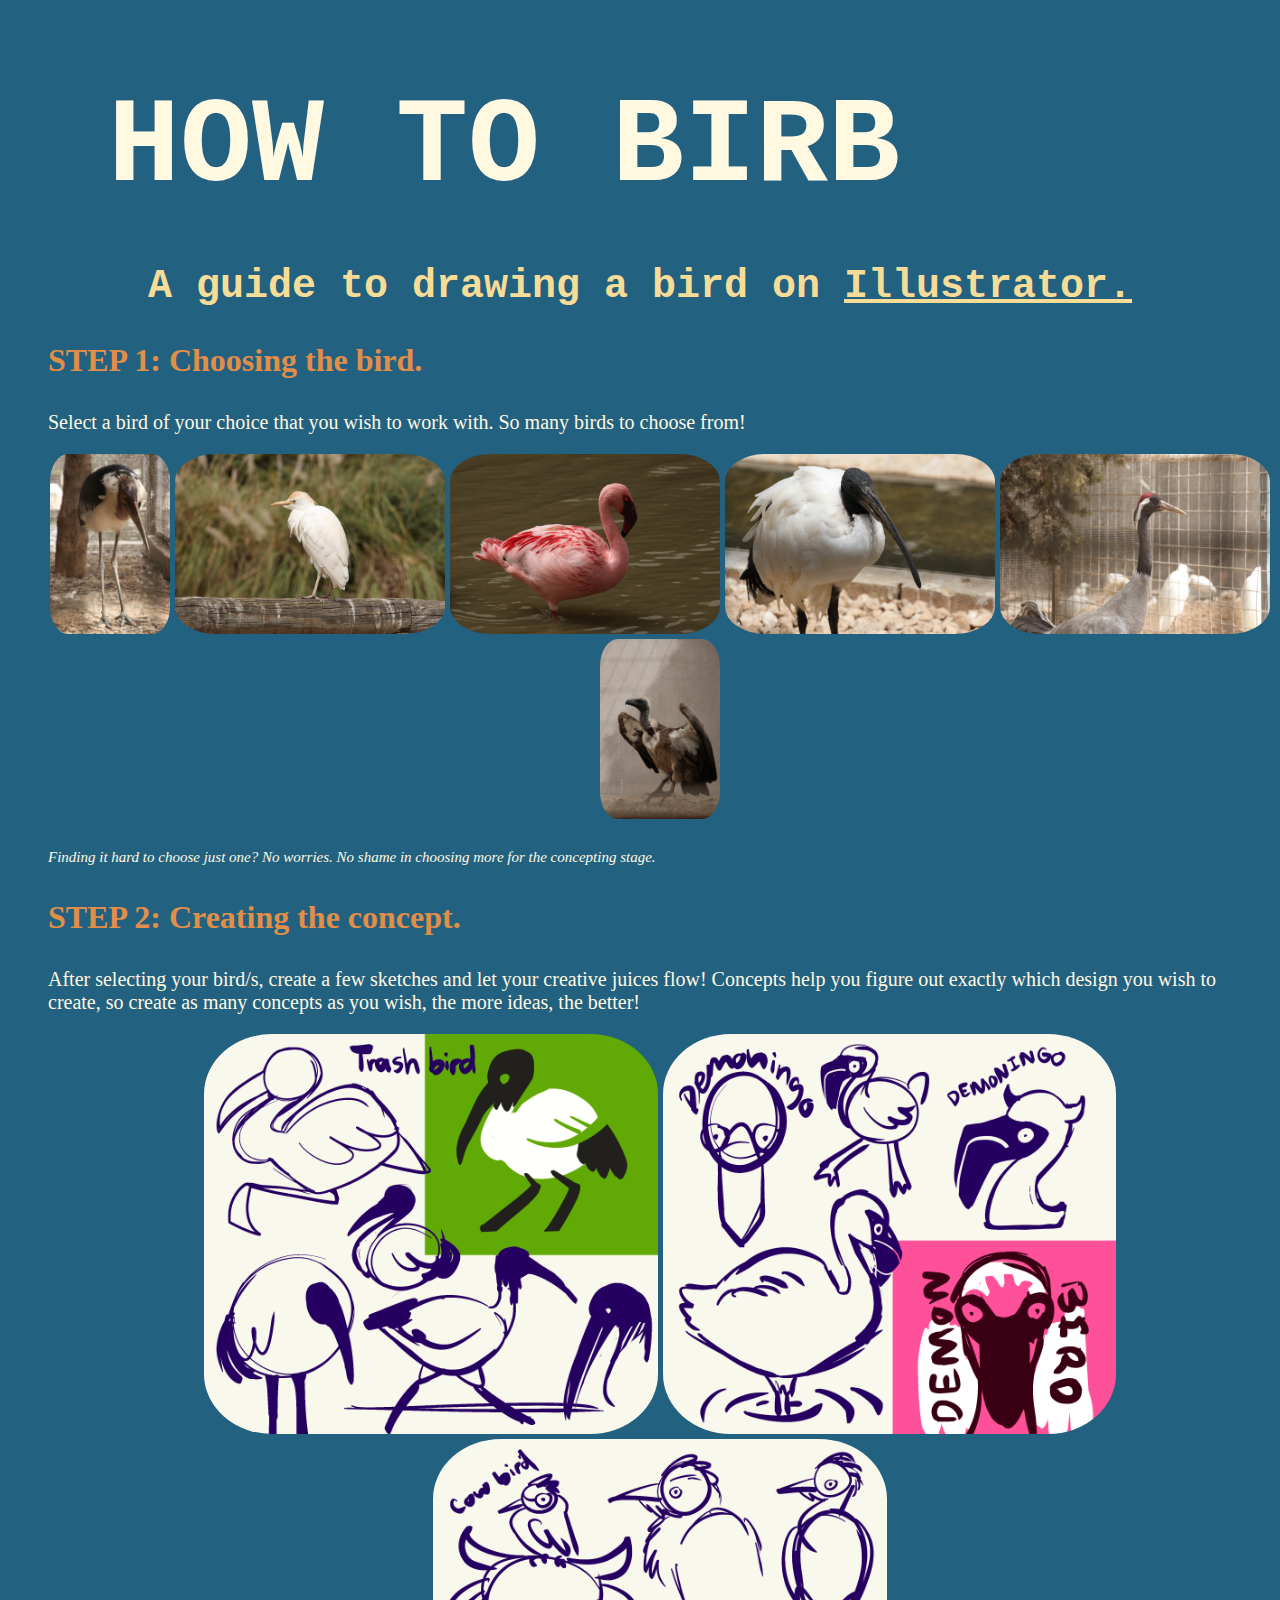
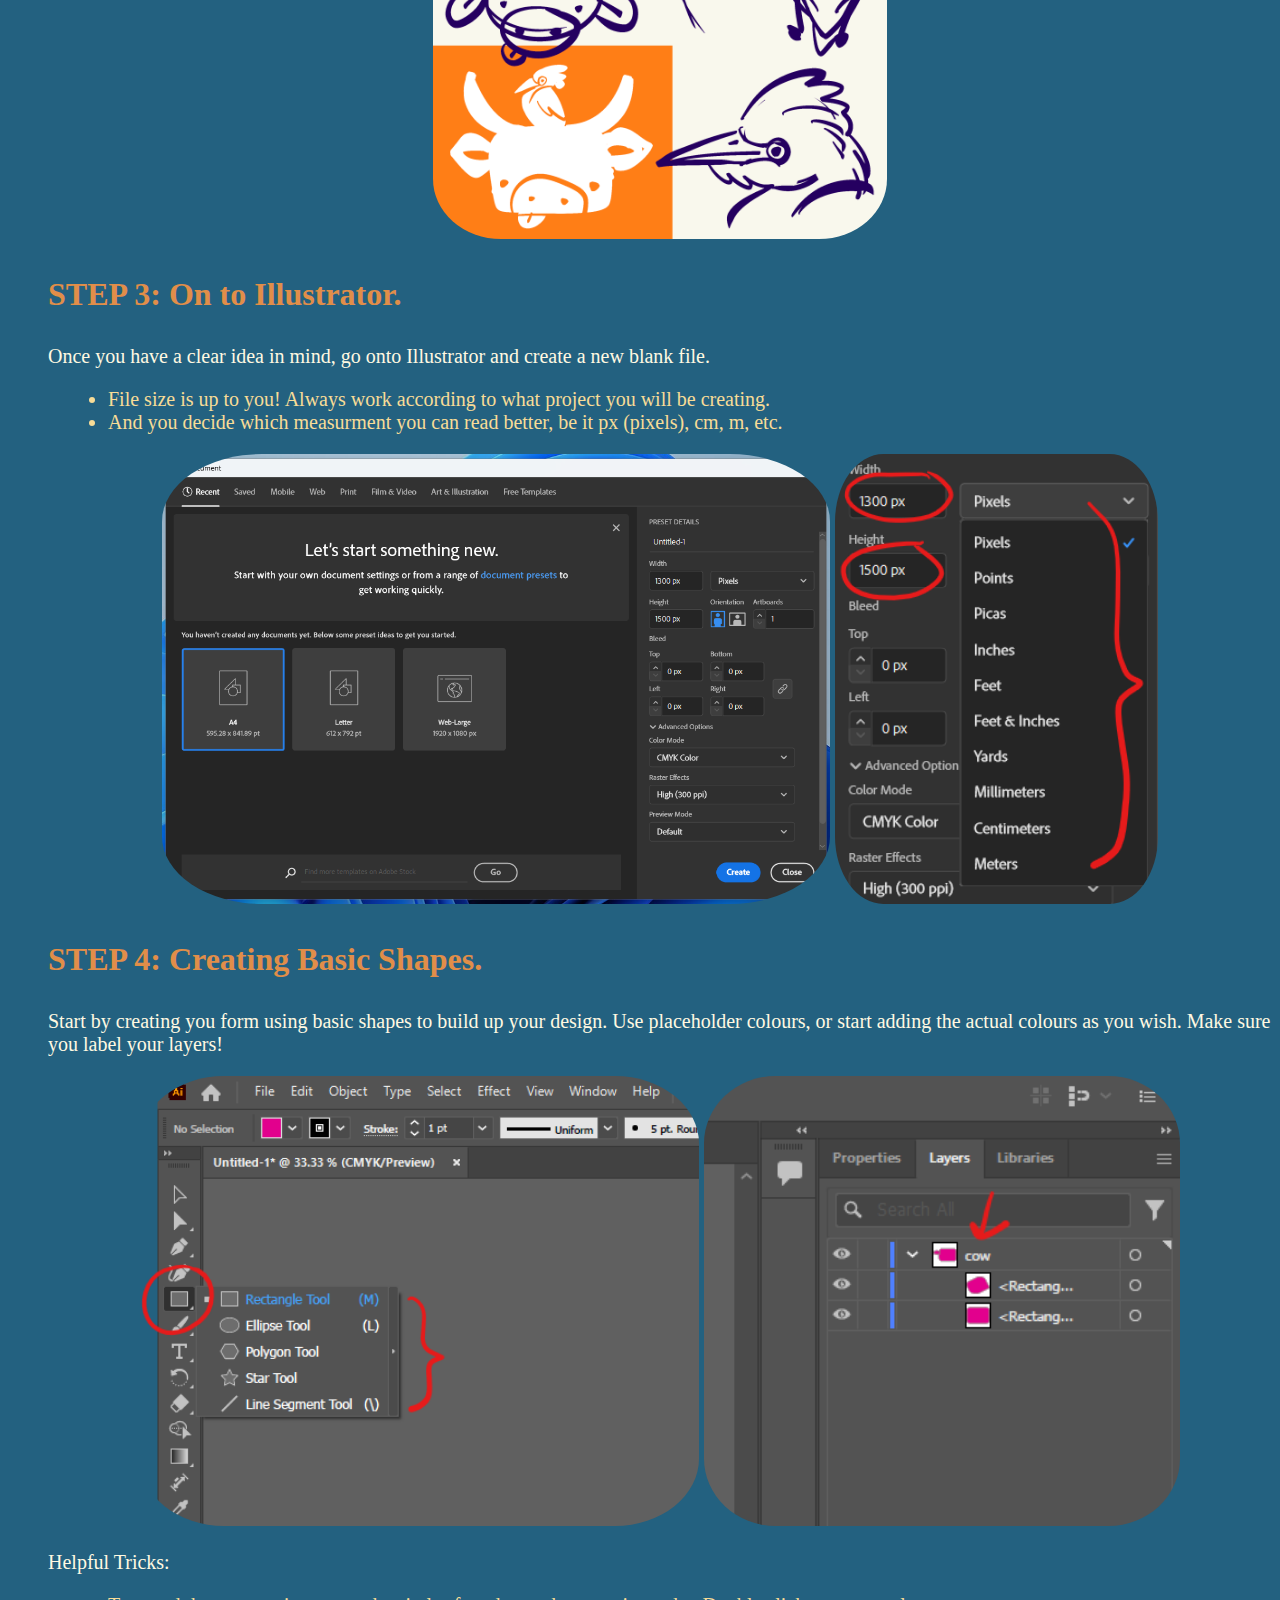
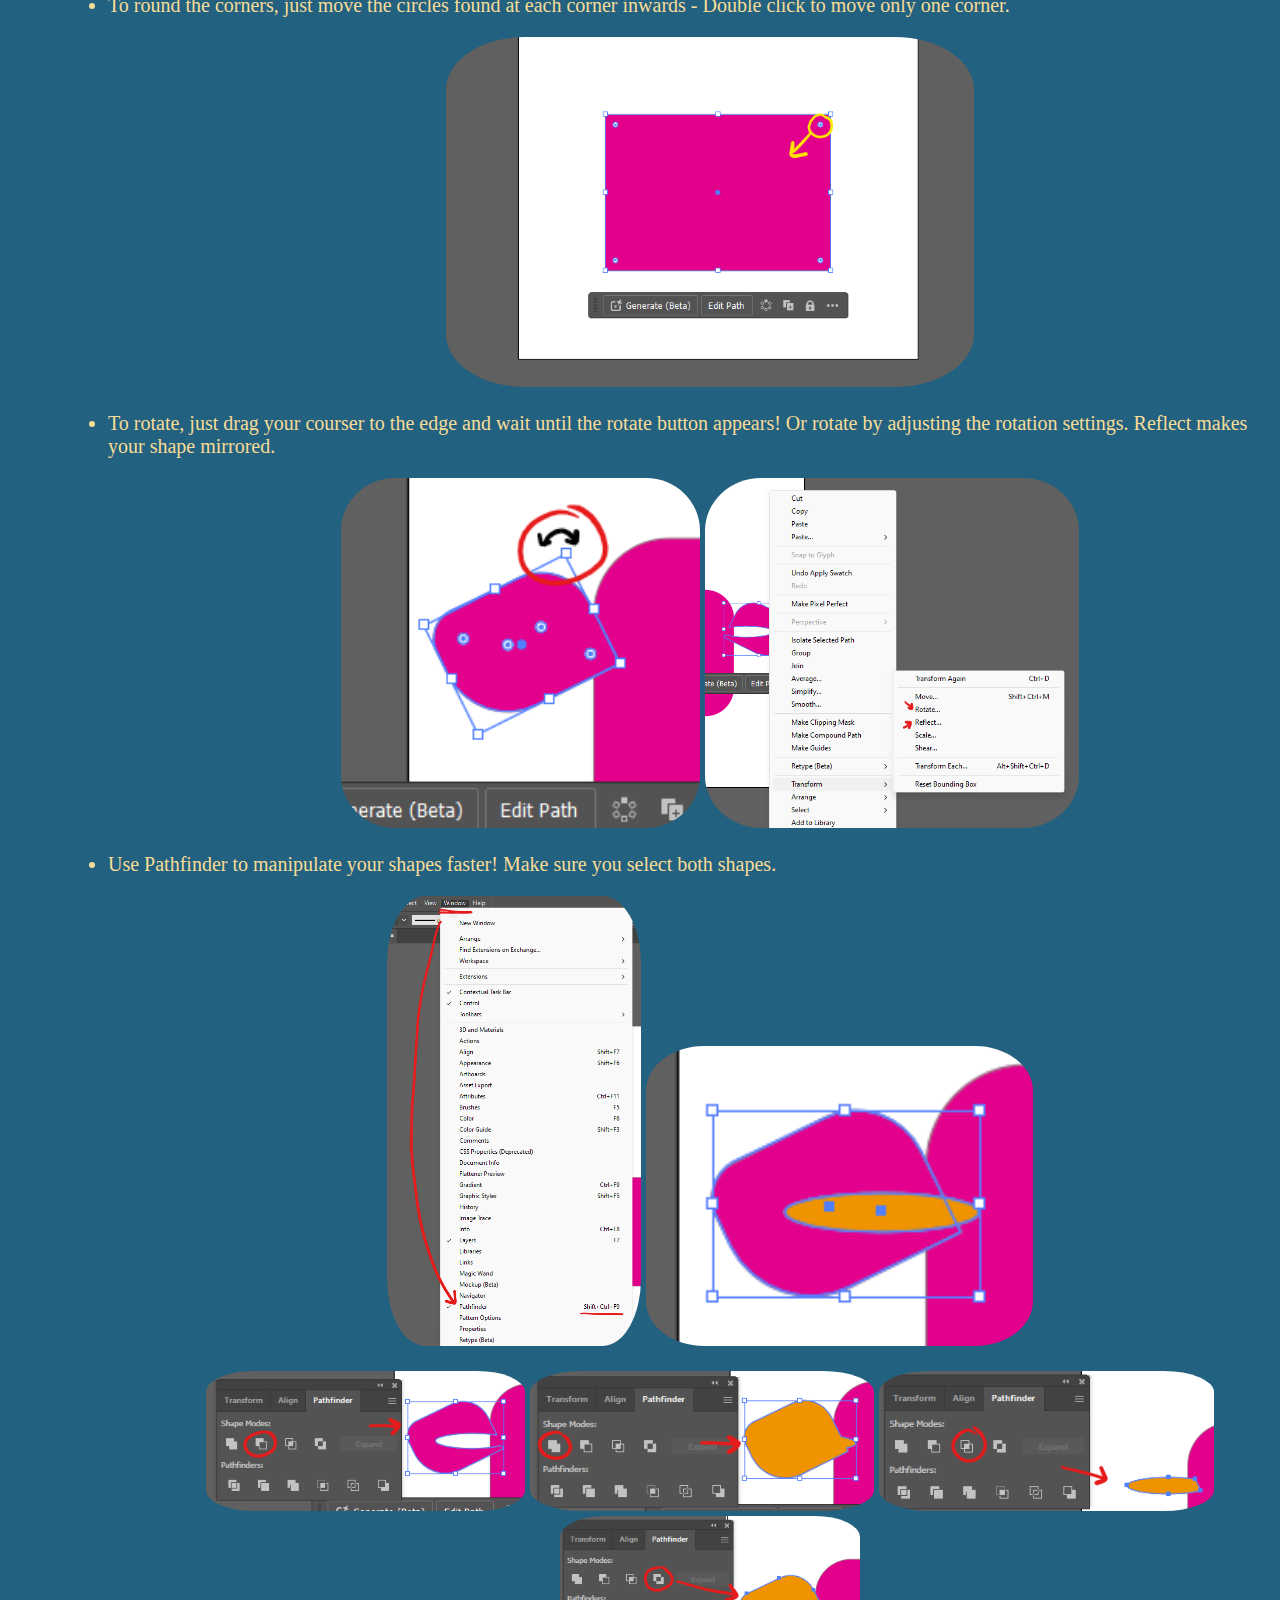
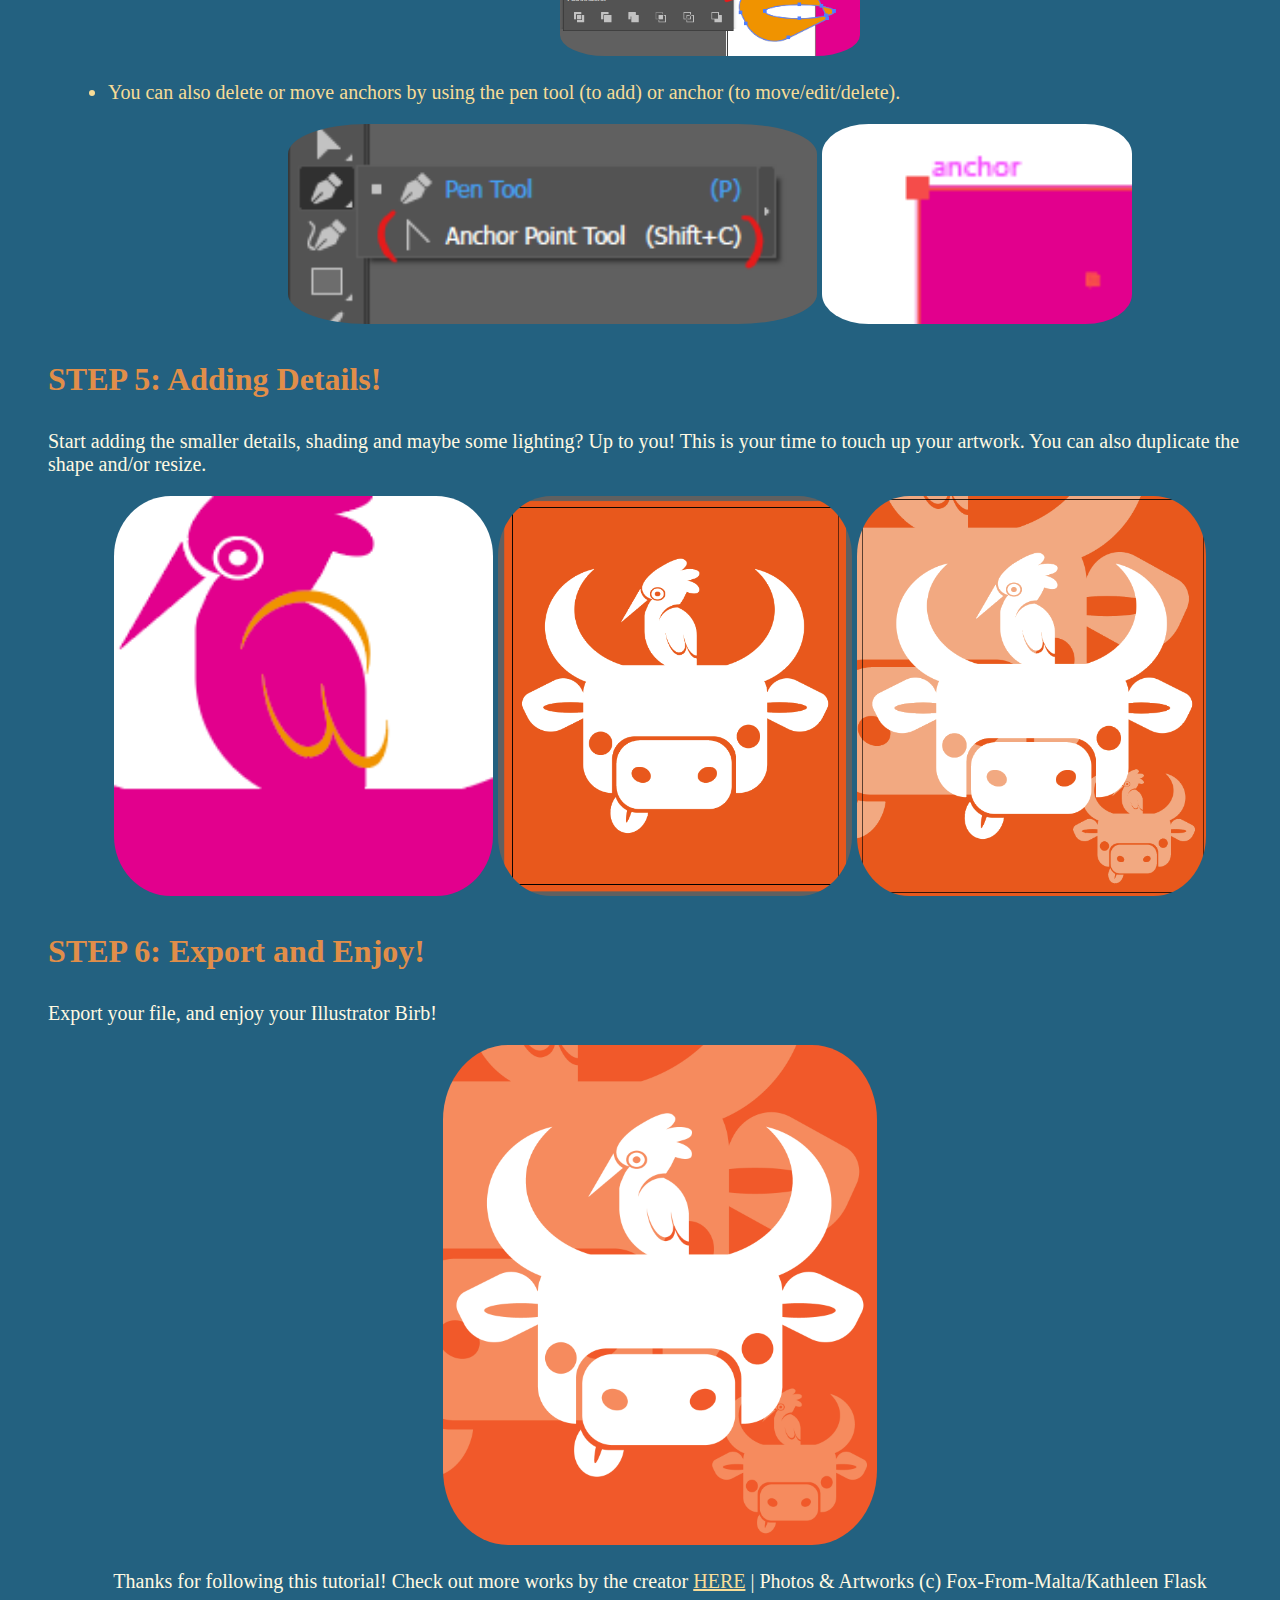
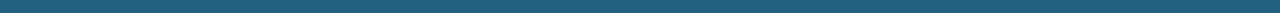
==== commit 6e5b06cb: "Update index.html" ====
--- a/index.html
+++ b/index.html
@@ -60,14 +60,14 @@
   <img src="img8.png" style="height:450px">
   <img src="img7.png" style="height:300px"></p>
 <p style="text-align: center;">
-  <img src="img9.png" style="height:120px">
-  <img src="img10.png" style="height:120px">
-  <img src="img11.png" style="height:120px">
-  <img src="img12.png" style="height:120px"></p> 
+  <img src="img9.png" style="height:140px">
+  <img src="img10.png" style="height:140px">
+  <img src="img11.png" style="height:140px">
+  <img src="img12.png" style="height:140px"></p> 
 <li>You can also delete or move anchors by using the pen tool (to add) or anchor (to move/edit/delete).</li>
 <p style="text-align: center;">
-  <img src="img15.png" style="height:250px">
-  <img src="img16.png" style="height:250px"></p>
+  <img src="img15.png" style="height:200px">
+  <img src="img16.png" style="height:200px"></p>
 </ul>
 
 <h3><b>STEP 5:</b> Adding Details!</h3>
